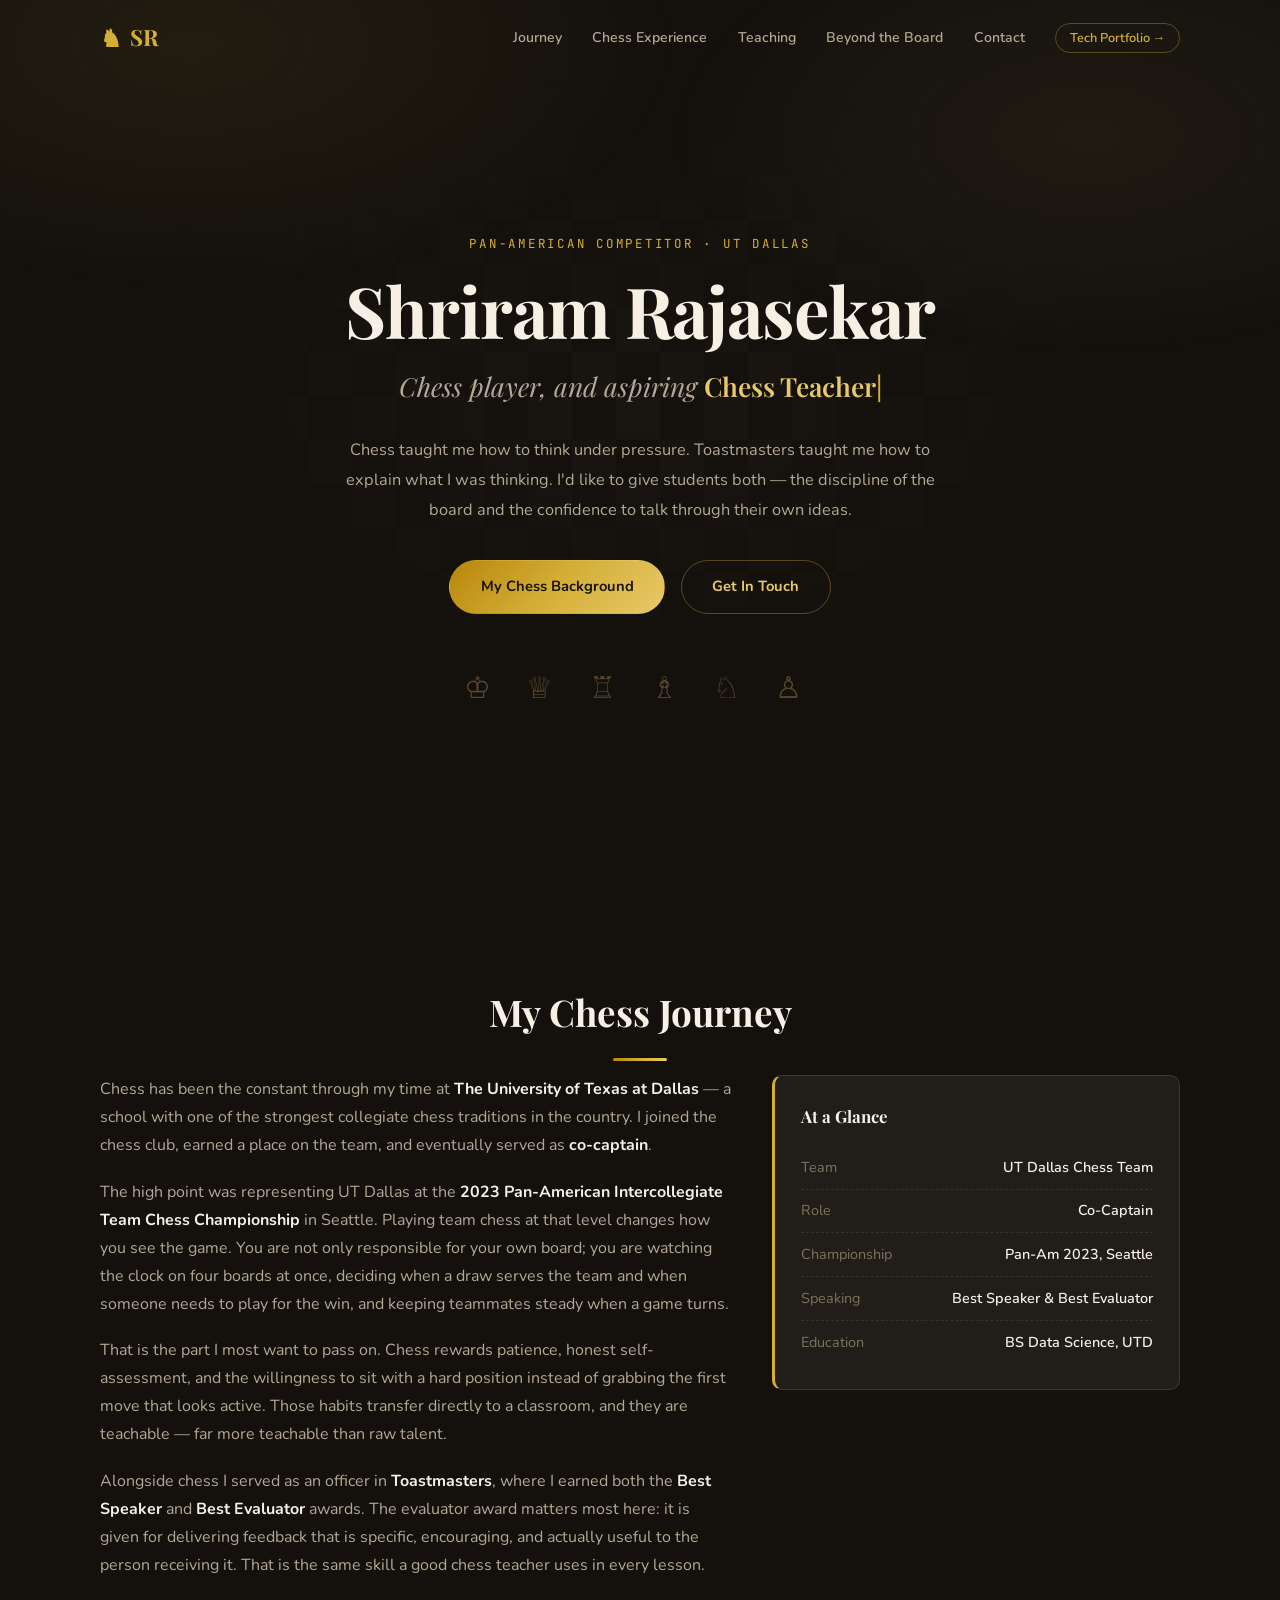
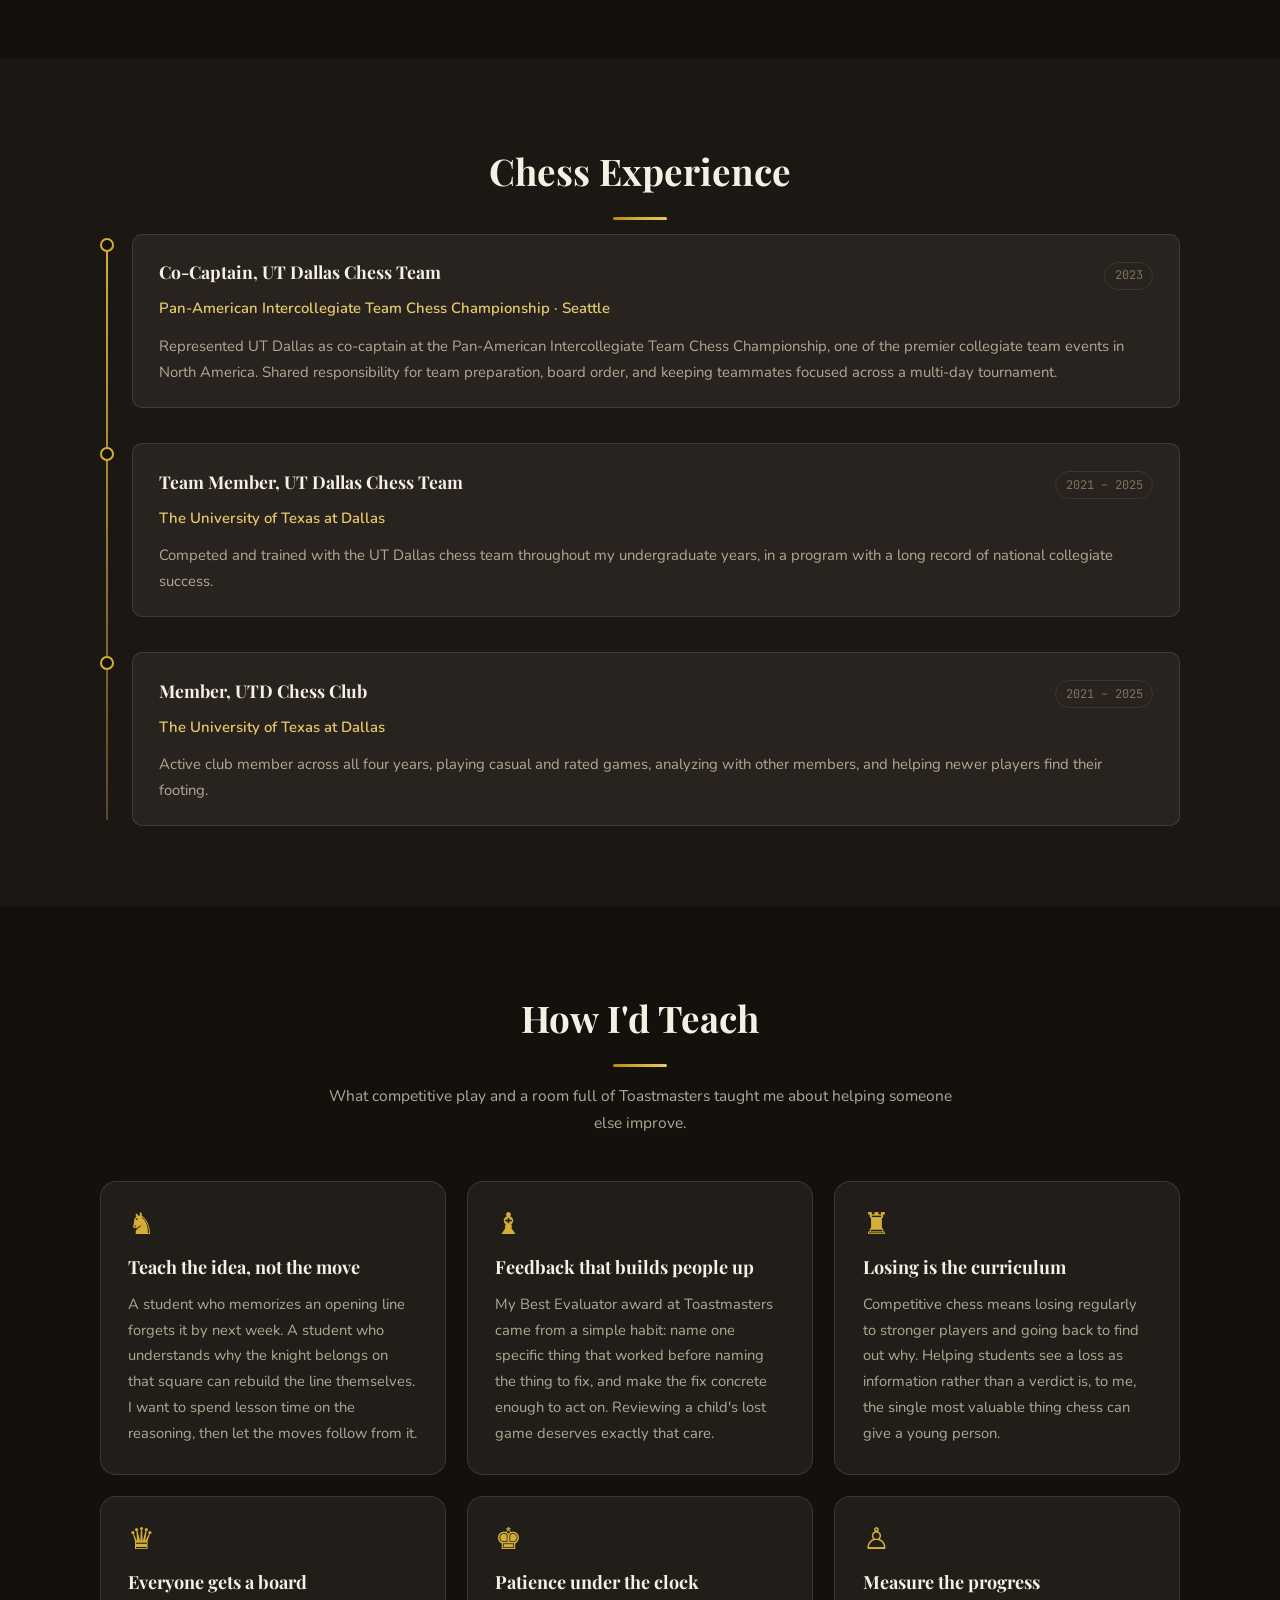
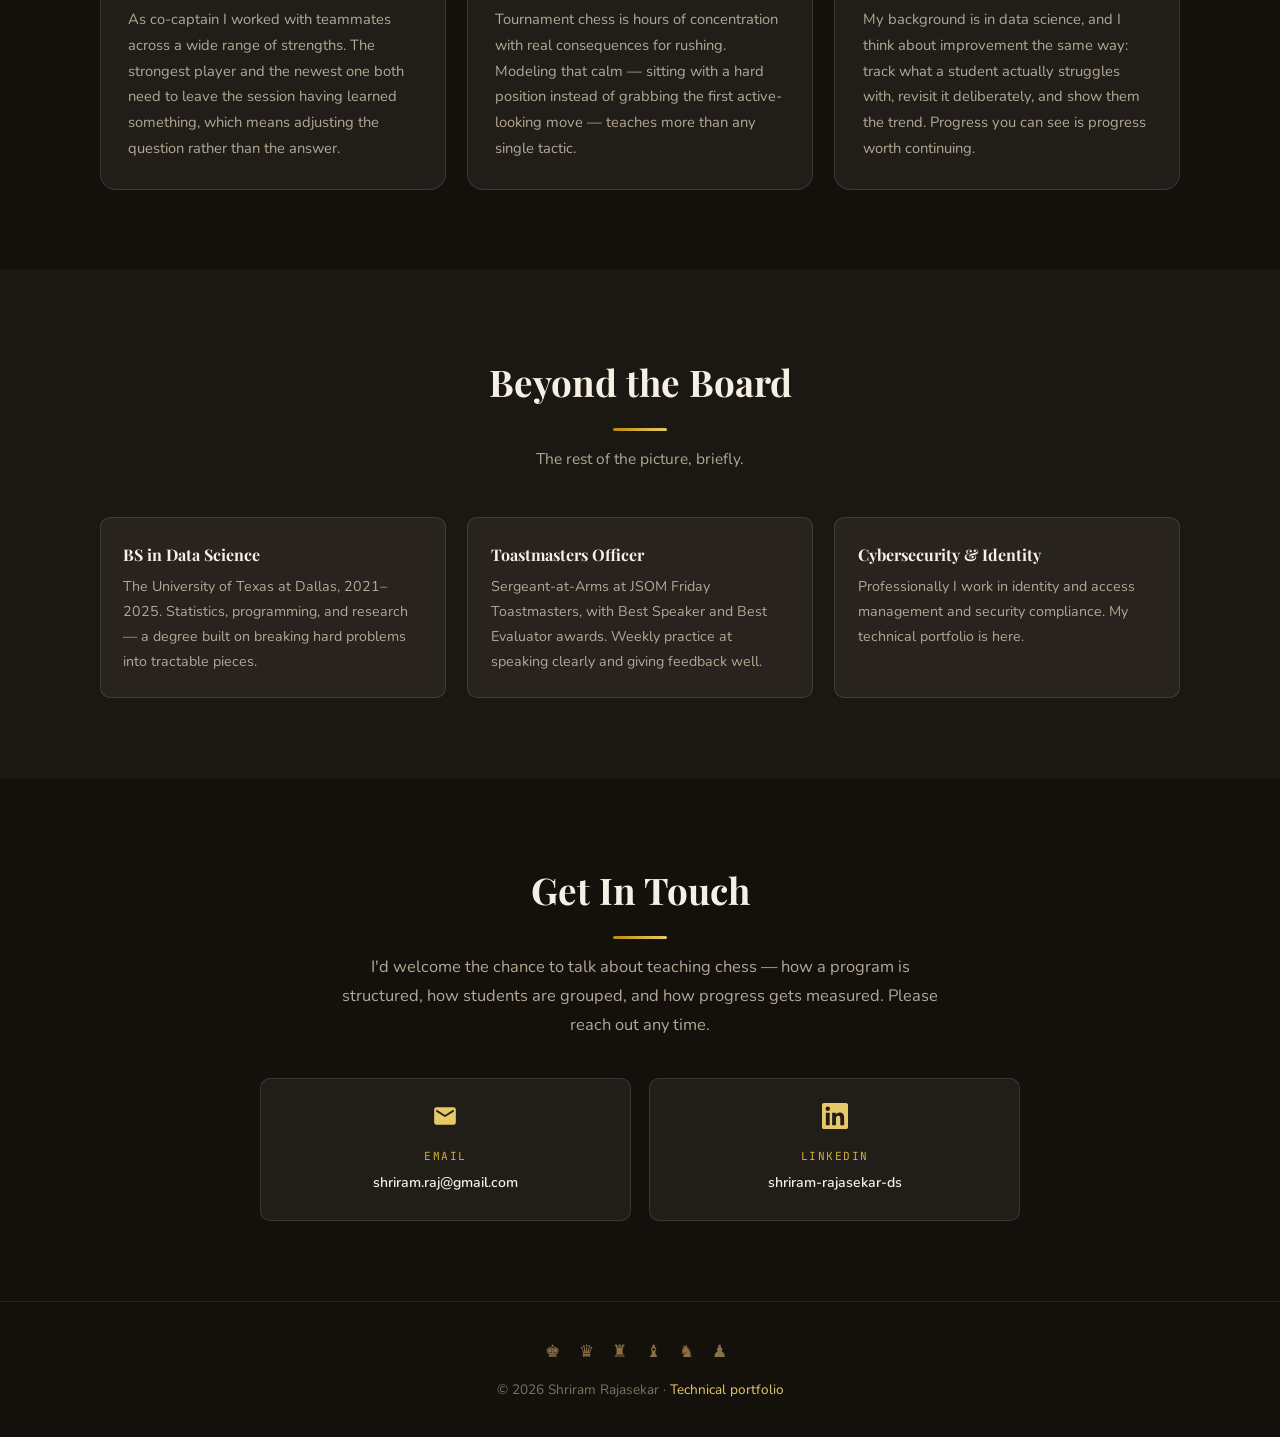
==== chess.html @ aee6bc0b "Add a chess teaching portfolio at chess.html Adds a second, chess-themed page for chess teaching app" ====
<!DOCTYPE html>
<html lang="en">
<head>
  <meta charset="UTF-8">
  <meta name="viewport" content="width=device-width, initial-scale=1.0">
  <title>Shriram Rajasekar | Chess Teacher</title>
  <meta name="description" content="Shriram Rajasekar - competitive chess player and prospective chess teacher. Co-captain of the UT Dallas chess team at the 2023 Pan-American Intercollegiate Championships, and an award-winning Toastmasters speaker.">
  <link rel="stylesheet" href="chess.css">
  <link rel="preconnect" href="https://fonts.googleapis.com">
  <link rel="preconnect" href="https://fonts.gstatic.com" crossorigin>
  <link href="https://fonts.googleapis.com/css2?family=Playfair+Display:ital,wght@0,600;0,700;1,400&family=Nunito:wght@400;600;700;800&family=JetBrains+Mono:wght@400;500&display=swap" rel="stylesheet">
</head>
<body>
  <div class="scroll-progress" id="scroll-progress"></div>

  <!-- Navigation -->
  <nav class="navbar" id="navbar">
    <div class="nav-container">
      <a href="#hero" class="nav-logo"><span class="piece">&#9822;</span> SR</a>
      <button class="nav-toggle" id="nav-toggle" aria-label="Toggle navigation" aria-expanded="false">
        <span></span><span></span><span></span>
      </button>
      <ul class="nav-links" id="nav-links">
        <li><a href="#journey">Journey</a></li>
        <li><a href="#experience">Chess Experience</a></li>
        <li><a href="#teaching">Teaching</a></li>
        <li><a href="#beyond">Beyond the Board</a></li>
        <li><a href="#contact">Contact</a></li>
        <li><a href="index.html" class="nav-switch">Tech Portfolio &rarr;</a></li>
      </ul>
    </div>
  </nav>

  <!-- Hero -->
  <section class="hero" id="hero">
    <div class="hero-content">
      <p class="hero-eyebrow">Pan-American Competitor &middot; UT Dallas</p>
      <h1 class="hero-name">Shriram Rajasekar</h1>
      <h2 class="hero-tagline">Chess player, and aspiring <span class="typed-target" id="typed">Chess Teacher</span></h2>
      <p class="hero-description">Chess taught me how to think under pressure. Toastmasters taught me how to explain what I was thinking. I'd like to give students both &mdash; the discipline of the board and the confidence to talk through their own ideas.</p>
      <div class="hero-cta">
        <a href="#experience" class="btn btn-primary">My Chess Background</a>
        <a href="#contact" class="btn btn-outline">Get In Touch</a>
      </div>
      <div class="hero-pieces" aria-hidden="true">&#9812; &#9813; &#9814; &#9815; &#9816; &#9817;</div>
    </div>
  </section>

  <!-- Journey -->
  <section class="section" id="journey">
    <div class="container">
      <h2 class="section-title">My Chess Journey</h2>
      <div class="journey-grid">
        <div class="journey-text">
          <p>Chess has been the constant through my time at <strong>The University of Texas at Dallas</strong> &mdash; a school with one of the strongest collegiate chess traditions in the country. I joined the chess club, earned a place on the team, and eventually served as <strong>co-captain</strong>.</p>
          <p>The high point was representing UT Dallas at the <strong>2023 Pan-American Intercollegiate Team Chess Championship</strong> in Seattle. Playing team chess at that level changes how you see the game. You are not only responsible for your own board; you are watching the clock on four boards at once, deciding when a draw serves the team and when someone needs to play for the win, and keeping teammates steady when a game turns.</p>
          <p>That is the part I most want to pass on. Chess rewards patience, honest self-assessment, and the willingness to sit with a hard position instead of grabbing the first move that looks active. Those habits transfer directly to a classroom, and they are teachable &mdash; far more teachable than raw talent.</p>
          <p>Alongside chess I served as an officer in <strong>Toastmasters</strong>, where I earned both the <strong>Best Speaker</strong> and <strong>Best Evaluator</strong> awards. The evaluator award matters most here: it is given for delivering feedback that is specific, encouraging, and actually useful to the person receiving it. That is the same skill a good chess teacher uses in every lesson.</p>
        </div>
        <aside class="journey-aside">
          <h3>At a Glance</h3>
          <ul class="aside-list">
            <li><span class="aside-label">Team</span><span class="aside-value">UT Dallas Chess Team</span></li>
            <li><span class="aside-label">Role</span><span class="aside-value">Co-Captain</span></li>
            <li><span class="aside-label">Championship</span><span class="aside-value">Pan-Am 2023, Seattle</span></li>
            <li><span class="aside-label">Speaking</span><span class="aside-value">Best Speaker &amp; Best Evaluator</span></li>
            <li><span class="aside-label">Education</span><span class="aside-value">BS Data Science, UTD</span></li>
          </ul>
        </aside>
      </div>
    </div>
  </section>

  <!-- Chess Experience -->
  <section class="section section-alt" id="experience">
    <div class="container">
      <h2 class="section-title">Chess Experience</h2>
      <div class="timeline">

        <div class="timeline-item">
          <div class="timeline-marker"></div>
          <div class="timeline-card">
            <div class="timeline-head">
              <h3>Co-Captain, UT Dallas Chess Team</h3>
              <span class="timeline-date">2023</span>
            </div>
            <p class="timeline-org">Pan-American Intercollegiate Team Chess Championship &middot; Seattle</p>
            <p>Represented UT Dallas as co-captain at the Pan-American Intercollegiate Team Chess Championship, one of the premier collegiate team events in North America. Shared responsibility for team preparation, board order, and keeping teammates focused across a multi-day tournament.</p>
          </div>
        </div>

        <div class="timeline-item">
          <div class="timeline-marker"></div>
          <div class="timeline-card">
            <div class="timeline-head">
              <h3>Team Member, UT Dallas Chess Team</h3>
              <span class="timeline-date">2021 &ndash; 2025</span>
            </div>
            <p class="timeline-org">The University of Texas at Dallas</p>
            <p>Competed and trained with the UT Dallas chess team throughout my undergraduate years, in a program with a long record of national collegiate success.</p>
          </div>
        </div>

        <div class="timeline-item">
          <div class="timeline-marker"></div>
          <div class="timeline-card">
            <div class="timeline-head">
              <h3>Member, UTD Chess Club</h3>
              <span class="timeline-date">2021 &ndash; 2025</span>
            </div>
            <p class="timeline-org">The University of Texas at Dallas</p>
            <p>Active club member across all four years, playing casual and rated games, analyzing with other members, and helping newer players find their footing.</p>
          </div>
        </div>

      </div>
    </div>
  </section>

  <!-- Teaching -->
  <section class="section" id="teaching">
    <div class="container">
      <h2 class="section-title">How I'd Teach</h2>
      <p class="section-intro">What competitive play and a room full of Toastmasters taught me about helping someone else improve.</p>
      <div class="teach-grid">

        <div class="teach-card">
          <span class="teach-piece" aria-hidden="true">&#9822;</span>
          <h3>Teach the idea, not the move</h3>
          <p>A student who memorizes an opening line forgets it by next week. A student who understands why the knight belongs on that square can rebuild the line themselves. I want to spend lesson time on the reasoning, then let the moves follow from it.</p>
        </div>

        <div class="teach-card">
          <span class="teach-piece" aria-hidden="true">&#9821;</span>
          <h3>Feedback that builds people up</h3>
          <p>My Best Evaluator award at Toastmasters came from a simple habit: name one specific thing that worked before naming the thing to fix, and make the fix concrete enough to act on. Reviewing a child's lost game deserves exactly that care.</p>
        </div>

        <div class="teach-card">
          <span class="teach-piece" aria-hidden="true">&#9820;</span>
          <h3>Losing is the curriculum</h3>
          <p>Competitive chess means losing regularly to stronger players and going back to find out why. Helping students see a loss as information rather than a verdict is, to me, the single most valuable thing chess can give a young person.</p>
        </div>

        <div class="teach-card">
          <span class="teach-piece" aria-hidden="true">&#9819;</span>
          <h3>Everyone gets a board</h3>
          <p>As co-captain I worked with teammates across a wide range of strengths. The strongest player and the newest one both need to leave the session having learned something, which means adjusting the question rather than the answer.</p>
        </div>

        <div class="teach-card">
          <span class="teach-piece" aria-hidden="true">&#9818;</span>
          <h3>Patience under the clock</h3>
          <p>Tournament chess is hours of concentration with real consequences for rushing. Modeling that calm &mdash; sitting with a hard position instead of grabbing the first active-looking move &mdash; teaches more than any single tactic.</p>
        </div>

        <div class="teach-card">
          <span class="teach-piece" aria-hidden="true">&#9817;</span>
          <h3>Measure the progress</h3>
          <p>My background is in data science, and I think about improvement the same way: track what a student actually struggles with, revisit it deliberately, and show them the trend. Progress you can see is progress worth continuing.</p>
        </div>

      </div>
    </div>
  </section>

  <!-- Beyond the Board -->
  <section class="section section-alt" id="beyond">
    <div class="container">
      <h2 class="section-title">Beyond the Board</h2>
      <p class="section-intro">The rest of the picture, briefly.</p>
      <div class="beyond-grid">

        <div class="beyond-card">
          <h3>BS in Data Science</h3>
          <p>The University of Texas at Dallas, 2021&ndash;2025. Statistics, programming, and research &mdash; a degree built on breaking hard problems into tractable pieces.</p>
        </div>

        <div class="beyond-card">
          <h3>Toastmasters Officer</h3>
          <p>Sergeant-at-Arms at JSOM Friday Toastmasters, with Best Speaker and Best Evaluator awards. Weekly practice at speaking clearly and giving feedback well.</p>
        </div>

        <div class="beyond-card">
          <h3>Cybersecurity &amp; Identity</h3>
          <p>Professionally I work in identity and access management and security compliance. My technical portfolio is <a href="index.html">here</a>.</p>
        </div>

      </div>
    </div>
  </section>

  <!-- Contact -->
  <section class="section" id="contact">
    <div class="container">
      <h2 class="section-title">Get In Touch</h2>
      <p class="contact-text">I'd welcome the chance to talk about teaching chess &mdash; how a program is structured, how students are grouped, and how progress gets measured. Please reach out any time.</p>
      <div class="contact-links">
        <a href="mailto:shriram.raj@gmail.com" class="contact-card">
          <svg viewBox="0 0 24 24" fill="currentColor" width="26" height="26"><path d="M20 4H4c-1.1 0-2 .9-2 2v12c0 1.1.9 2 2 2h16c1.1 0 2-.9 2-2V6c0-1.1-.9-2-2-2zm0 4l-8 5-8-5V6l8 5 8-5v2z"/></svg>
          <span class="contact-label">Email</span>
          <span class="contact-value">shriram.raj@gmail.com</span>
        </a>
        <a href="https://www.linkedin.com/in/shriram-rajasekar-ds/" target="_blank" rel="noopener noreferrer" class="contact-card">
          <svg viewBox="0 0 24 24" fill="currentColor" width="26" height="26"><path d="M20.447 20.452h-3.554v-5.569c0-1.328-.027-3.037-1.852-3.037-1.853 0-2.136 1.445-2.136 2.939v5.667H9.351V9h3.414v1.561h.046c.477-.9 1.637-1.85 3.37-1.85 3.601 0 4.267 2.37 4.267 5.455v6.286zM5.337 7.433a2.062 2.062 0 01-2.063-2.065 2.064 2.064 0 112.063 2.065zm1.782 13.019H3.555V9h3.564v11.452zM22.225 0H1.771C.792 0 0 .774 0 1.729v20.542C0 23.227.792 24 1.771 24h20.451C23.2 24 24 23.227 24 22.271V1.729C24 .774 23.2 0 22.222 0h.003z"/></svg>
          <span class="contact-label">LinkedIn</span>
          <span class="contact-value">shriram-rajasekar-ds</span>
        </a>
      </div>
    </div>
  </section>

  <footer class="footer">
    <span class="footer-pieces" aria-hidden="true">&#9818; &#9819; &#9820; &#9821; &#9822; &#9823;</span>
    <p>&copy; 2026 Shriram Rajasekar &middot; <a href="index.html">Technical portfolio</a></p>
  </footer>

  <script src="chess.js"></script>
</body>
</html>
---- chess.css ----
/* ========================================
   Chess Portfolio — Variables & Reset
   ======================================== */
:root {
  --bg-primary: #14110d;
  --bg-secondary: #1b1712;
  --bg-card: rgba(245, 239, 228, 0.04);
  --bg-glass: rgba(245, 239, 228, 0.06);
  --glass-border: rgba(245, 239, 228, 0.12);
  --ivory: #f5efe4;
  --gold: #d4af37;
  --gold-soft: #e8c96a;
  --wood: #8b6f47;
  --wood-deep: #5c4630;
  --gradient-gold: linear-gradient(135deg, #b8860b, #d4af37, #e8c96a);
  --text-primary: #f5efe4;
  --text-secondary: #b3a894;
  --text-muted: #7d735f;
  --border: rgba(245, 239, 228, 0.09);
  --border-light: rgba(212, 175, 55, 0.35);
  --font-display: 'Playfair Display', Georgia, 'Times New Roman', serif;
  --font-sans: 'Nunito', -apple-system, BlinkMacSystemFont, 'Segoe UI', sans-serif;
  --font-mono: 'JetBrains Mono', 'Fira Code', monospace;
  --max-width: 1080px;
  --transition: 0.35s cubic-bezier(0.4, 0, 0.2, 1);
  --radius: 16px;
  --radius-sm: 10px;
  --radius-pill: 50px;
}

*, *::before, *::after {
  margin: 0;
  padding: 0;
  box-sizing: border-box;
}

html {
  scroll-behavior: smooth;
  scroll-padding-top: 80px;
}

body {
  font-family: var(--font-sans);
  background-color: var(--bg-primary);
  color: var(--text-secondary);
  line-height: 1.75;
  -webkit-font-smoothing: antialiased;
  overflow-x: hidden;
}

a { color: inherit; text-decoration: none; }
ul { list-style: none; }

/* Warm ambient wash */
body::before {
  content: '';
  position: fixed;
  inset: 0;
  background:
    radial-gradient(ellipse 70% 50% at 15% 5%, rgba(212, 175, 55, 0.08) 0%, transparent 55%),
    radial-gradient(ellipse 60% 45% at 85% 15%, rgba(139, 111, 71, 0.10) 0%, transparent 55%);
  pointer-events: none;
  z-index: 0;
}

/* ========================================
   Scroll progress
   ======================================== */
.scroll-progress {
  position: fixed;
  top: 0;
  left: 0;
  height: 3px;
  width: 0;
  background: var(--gradient-gold);
  z-index: 200;
  transition: width 0.1s linear;
}

/* ========================================
   Navbar
   ======================================== */
.navbar {
  position: fixed;
  top: 0;
  left: 0;
  right: 0;
  z-index: 100;
  padding: 1.1rem 2rem;
  transition: all var(--transition);
  border-bottom: 1px solid transparent;
}

.navbar.scrolled {
  background: rgba(20, 17, 13, 0.9);
  backdrop-filter: blur(14px);
  -webkit-backdrop-filter: blur(14px);
  border-bottom-color: var(--border);
}

.nav-container {
  max-width: var(--max-width);
  margin: 0 auto;
  display: flex;
  align-items: center;
  justify-content: space-between;
}

.nav-logo {
  font-family: var(--font-display);
  font-size: 1.4rem;
  font-weight: 700;
  color: var(--gold);
  display: flex;
  align-items: center;
  gap: 0.5rem;
}

.nav-logo .piece {
  font-size: 1.5rem;
  line-height: 1;
}

.nav-links {
  display: flex;
  gap: 1.9rem;
  align-items: center;
}

.nav-links a {
  color: var(--text-secondary);
  font-size: 0.88rem;
  font-weight: 600;
  transition: color var(--transition);
  position: relative;
}

.nav-links a::after {
  content: '';
  position: absolute;
  bottom: -5px;
  left: 0;
  width: 0;
  height: 2px;
  background: var(--gradient-gold);
  transition: width var(--transition);
}

.nav-links a:hover,
.nav-links a.active { color: var(--gold-soft); }
.nav-links a:hover::after,
.nav-links a.active::after { width: 100%; }

.nav-links a.nav-switch {
  border: 1px solid var(--border-light);
  border-radius: var(--radius-pill);
  padding: 0.32rem 0.85rem;
  font-size: 0.8rem;
  color: var(--gold);
}

.nav-links a.nav-switch::after { display: none; }
.nav-links a.nav-switch:hover {
  background: rgba(212, 175, 55, 0.12);
}

.nav-toggle {
  display: none;
  flex-direction: column;
  gap: 5px;
  background: none;
  border: none;
  cursor: pointer;
  padding: 4px;
}

.nav-toggle span {
  display: block;
  width: 24px;
  height: 2px;
  background: var(--gold);
  transition: all var(--transition);
}

/* ========================================
   Hero
   ======================================== */
.hero {
  min-height: 100vh;
  display: flex;
  flex-direction: column;
  align-items: center;
  justify-content: center;
  text-align: center;
  padding: 7rem 2rem 4rem;
  position: relative;
  z-index: 1;
}

/* Checkerboard band behind the hero */
.hero::before {
  content: '';
  position: absolute;
  inset: 0;
  background-image:
    linear-gradient(45deg, rgba(245, 239, 228, 0.022) 25%, transparent 25%, transparent 75%, rgba(245, 239, 228, 0.022) 75%),
    linear-gradient(45deg, rgba(245, 239, 228, 0.022) 25%, transparent 25%, transparent 75%, rgba(245, 239, 228, 0.022) 75%);
  background-size: 88px 88px;
  background-position: 0 0, 44px 44px;
  mask-image: radial-gradient(ellipse 65% 55% at 50% 45%, #000 0%, transparent 72%);
  -webkit-mask-image: radial-gradient(ellipse 65% 55% at 50% 45%, #000 0%, transparent 72%);
  pointer-events: none;
}

.hero-content { position: relative; z-index: 2; max-width: 760px; }

.hero-eyebrow {
  font-family: var(--font-mono);
  font-size: 0.78rem;
  letter-spacing: 0.22em;
  text-transform: uppercase;
  color: var(--gold);
  margin-bottom: 1.1rem;
}

.hero-name {
  font-family: var(--font-display);
  font-size: clamp(2.6rem, 7vw, 4.4rem);
  font-weight: 700;
  color: var(--ivory);
  line-height: 1.08;
  letter-spacing: -0.015em;
  margin-bottom: 0.9rem;
}

.hero-tagline {
  font-family: var(--font-display);
  font-size: clamp(1.15rem, 3vw, 1.65rem);
  font-weight: 400;
  font-style: italic;
  color: var(--text-secondary);
  margin-bottom: 1.6rem;
}

.hero-tagline .typed-target {
  color: var(--gold-soft);
  font-style: normal;
  font-weight: 600;
  display: inline-block;
  min-width: 7ch;
  text-align: left;
}

.hero-tagline .typed-target::after {
  content: '|';
  color: var(--gold);
  animation: blink 1.05s step-end infinite;
}

@keyframes blink { 0%, 100% { opacity: 1; } 50% { opacity: 0; } }

.hero-description {
  font-size: 1.02rem;
  line-height: 1.85;
  max-width: 620px;
  margin: 0 auto 2.2rem;
}

.hero-cta {
  display: flex;
  gap: 1rem;
  justify-content: center;
  flex-wrap: wrap;
}

.btn {
  padding: 0.8rem 1.9rem;
  border-radius: var(--radius-pill);
  font-weight: 700;
  font-size: 0.92rem;
  transition: all var(--transition);
  border: 1px solid transparent;
  cursor: pointer;
}

.btn-primary {
  background: var(--gradient-gold);
  color: #1a1509;
}

.btn-primary:hover {
  transform: translateY(-2px);
  box-shadow: 0 10px 30px rgba(212, 175, 55, 0.28);
}

.btn-outline {
  border-color: var(--border-light);
  color: var(--gold-soft);
}

.btn-outline:hover {
  background: rgba(212, 175, 55, 0.1);
  transform: translateY(-2px);
}

/* Decorative piece strip */
.hero-pieces {
  margin-top: 3rem;
  font-size: 1.9rem;
  letter-spacing: 0.85rem;
  color: var(--wood);
  opacity: 0.55;
  user-select: none;
}

/* ========================================
   Sections
   ======================================== */
.section {
  padding: 5rem 2rem;
  position: relative;
  z-index: 1;
}

.section-alt { background: var(--bg-secondary); }

.container { max-width: var(--max-width); margin: 0 auto; }

.section-title {
  font-family: var(--font-display);
  font-size: clamp(1.75rem, 4vw, 2.3rem);
  font-weight: 700;
  color: var(--ivory);
  text-align: center;
  margin-bottom: 0.9rem;
}

.section-title::after {
  content: '';
  display: block;
  width: 54px;
  height: 3px;
  background: var(--gradient-gold);
  margin: 0.85rem auto 0;
  border-radius: 3px;
}

.section-intro {
  text-align: center;
  max-width: 640px;
  margin: 0 auto 2.8rem;
  font-size: 0.97rem;
  color: var(--text-secondary);
}

/* ========================================
   Journey (prose + pull quote)
   ======================================== */
.journey-grid {
  display: grid;
  grid-template-columns: 1.55fr 1fr;
  gap: 2.5rem;
  align-items: start;
}

.journey-text p { margin-bottom: 1.15rem; }
.journey-text p:last-child { margin-bottom: 0; }
.journey-text strong { color: var(--ivory); font-weight: 700; }

.journey-aside {
  background: var(--bg-glass);
  border: 1px solid var(--glass-border);
  border-left: 3px solid var(--gold);
  border-radius: var(--radius-sm);
  padding: 1.6rem;
}

.journey-aside h3 {
  font-family: var(--font-display);
  font-size: 1.05rem;
  color: var(--ivory);
  margin-bottom: 0.9rem;
}

.aside-list li {
  font-size: 0.9rem;
  padding: 0.55rem 0;
  border-bottom: 1px dashed var(--border);
  display: flex;
  justify-content: space-between;
  gap: 1rem;
}

.aside-list li:last-child { border-bottom: none; }
.aside-list .aside-label { color: var(--text-muted); }
.aside-list .aside-value { color: var(--ivory); font-weight: 600; text-align: right; }

/* ========================================
   Timeline
   ======================================== */
.timeline { position: relative; padding-left: 2rem; }

.timeline::before {
  content: '';
  position: absolute;
  left: 6px;
  top: 6px;
  bottom: 6px;
  width: 2px;
  background: linear-gradient(180deg, var(--gold), var(--wood-deep));
}

.timeline-item { position: relative; padding-bottom: 2.2rem; }
.timeline-item:last-child { padding-bottom: 0; }

.timeline-marker {
  position: absolute;
  left: -2rem;
  top: 4px;
  width: 14px;
  height: 14px;
  border-radius: 50%;
  background: var(--bg-primary);
  border: 2px solid var(--gold);
}

.timeline-card {
  background: var(--bg-glass);
  border: 1px solid var(--glass-border);
  border-radius: var(--radius-sm);
  padding: 1.4rem 1.6rem;
  transition: all var(--transition);
}

.timeline-card:hover {
  border-color: var(--border-light);
  transform: translateX(3px);
}

.timeline-head {
  display: flex;
  justify-content: space-between;
  align-items: baseline;
  gap: 1rem;
  flex-wrap: wrap;
  margin-bottom: 0.35rem;
}

.timeline-card h3 {
  font-family: var(--font-display);
  font-size: 1.1rem;
  color: var(--ivory);
}

.timeline-org {
  color: var(--gold-soft);
  font-size: 0.87rem;
  font-weight: 600;
  margin-bottom: 0.7rem;
}

.timeline-date {
  font-family: var(--font-mono);
  font-size: 0.75rem;
  color: var(--text-muted);
  border: 1px solid var(--border);
  border-radius: var(--radius-pill);
  padding: 0.15rem 0.6rem;
  white-space: nowrap;
}

.timeline-card p { font-size: 0.93rem; }

/* ========================================
   Teaching cards
   ======================================== */
.teach-grid {
  display: grid;
  grid-template-columns: repeat(auto-fill, minmax(300px, 1fr));
  gap: 1.35rem;
}

.teach-card {
  background: var(--bg-glass);
  border: 1px solid var(--glass-border);
  border-radius: var(--radius);
  padding: 1.7rem;
  transition: all var(--transition);
  position: relative;
  overflow: hidden;
}

.teach-card:hover {
  border-color: var(--border-light);
  transform: translateY(-4px);
  box-shadow: 0 12px 34px rgba(0, 0, 0, 0.32);
}

.teach-piece {
  font-size: 1.9rem;
  color: var(--gold);
  line-height: 1;
  display: block;
  margin-bottom: 0.7rem;
}

.teach-card h3 {
  font-family: var(--font-display);
  font-size: 1.13rem;
  color: var(--ivory);
  margin-bottom: 0.6rem;
}

.teach-card p { font-size: 0.92rem; }

/* ========================================
   Beyond the board
   ======================================== */
.beyond-grid {
  display: grid;
  grid-template-columns: repeat(auto-fit, minmax(240px, 1fr));
  gap: 1.35rem;
}

.beyond-card {
  background: var(--bg-glass);
  border: 1px solid var(--glass-border);
  border-radius: var(--radius-sm);
  padding: 1.4rem;
}

.beyond-card h3 {
  font-family: var(--font-display);
  font-size: 1rem;
  color: var(--ivory);
  margin-bottom: 0.4rem;
}

.beyond-card p { font-size: 0.89rem; }

/* ========================================
   Contact
   ======================================== */
.contact-text {
  text-align: center;
  max-width: 610px;
  margin: 0 auto 2.4rem;
  font-size: 1.03rem;
}

.contact-links {
  display: grid;
  grid-template-columns: repeat(auto-fit, minmax(215px, 1fr));
  gap: 1.15rem;
  max-width: 760px;
  margin: 0 auto;
}

.contact-card {
  background: var(--bg-glass);
  border: 1px solid var(--glass-border);
  border-radius: var(--radius-sm);
  padding: 1.5rem 1.2rem;
  text-align: center;
  transition: all var(--transition);
}

.contact-card:hover {
  border-color: var(--border-light);
  transform: translateY(-3px);
}

.contact-label {
  display: block;
  font-family: var(--font-mono);
  font-size: 0.7rem;
  letter-spacing: 0.13em;
  text-transform: uppercase;
  color: var(--gold);
  margin: 0.55rem 0 0.3rem;
}

.contact-value {
  display: block;
  font-size: 0.88rem;
  color: var(--ivory);
  font-weight: 600;
  word-break: break-word;
}

.contact-card svg { color: var(--gold-soft); }

/* ========================================
   Footer
   ======================================== */
.footer {
  border-top: 1px solid var(--border);
  padding: 2.2rem;
  text-align: center;
  font-size: 0.85rem;
  color: var(--text-muted);
  position: relative;
  z-index: 1;
}

.footer .footer-pieces {
  display: block;
  font-size: 1.05rem;
  color: var(--wood);
  letter-spacing: 0.45rem;
  margin-bottom: 0.7rem;
}

.footer a { color: var(--gold-soft); }
.footer a:hover { text-decoration: underline; }

/* ========================================
   Scroll reveal
   ======================================== */
.fade-in {
  opacity: 0;
  transform: translateY(22px);
  transition: opacity 0.65s ease, transform 0.65s ease;
}

.fade-in.visible { opacity: 1; transform: translateY(0); }

@media (prefers-reduced-motion: reduce) {
  .fade-in { opacity: 1; transform: none; transition: none; }
  html { scroll-behavior: auto; }
  .hero-tagline .typed-target::after { animation: none; }
}

/* ========================================
   Responsive
   ======================================== */
@media (max-width: 860px) {
  .journey-grid { grid-template-columns: 1fr; }
}

@media (max-width: 760px) {
  .nav-toggle { display: flex; }

  .nav-links {
    position: absolute;
    top: 100%;
    left: 0;
    right: 0;
    background: rgba(20, 17, 13, 0.97);
    backdrop-filter: blur(14px);
    -webkit-backdrop-filter: blur(14px);
    flex-direction: column;
    gap: 1.1rem;
    padding: 1.6rem;
    border-bottom: 1px solid var(--border);
    display: none;
  }

  .nav-links.open { display: flex; }

  .section { padding: 3.5rem 1.25rem; }
  .hero { padding: 6rem 1.25rem 3rem; }
  .hero-pieces { letter-spacing: 0.5rem; font-size: 1.5rem; }
  .timeline { padding-left: 1.6rem; }
  .timeline-marker { left: -1.6rem; }
}
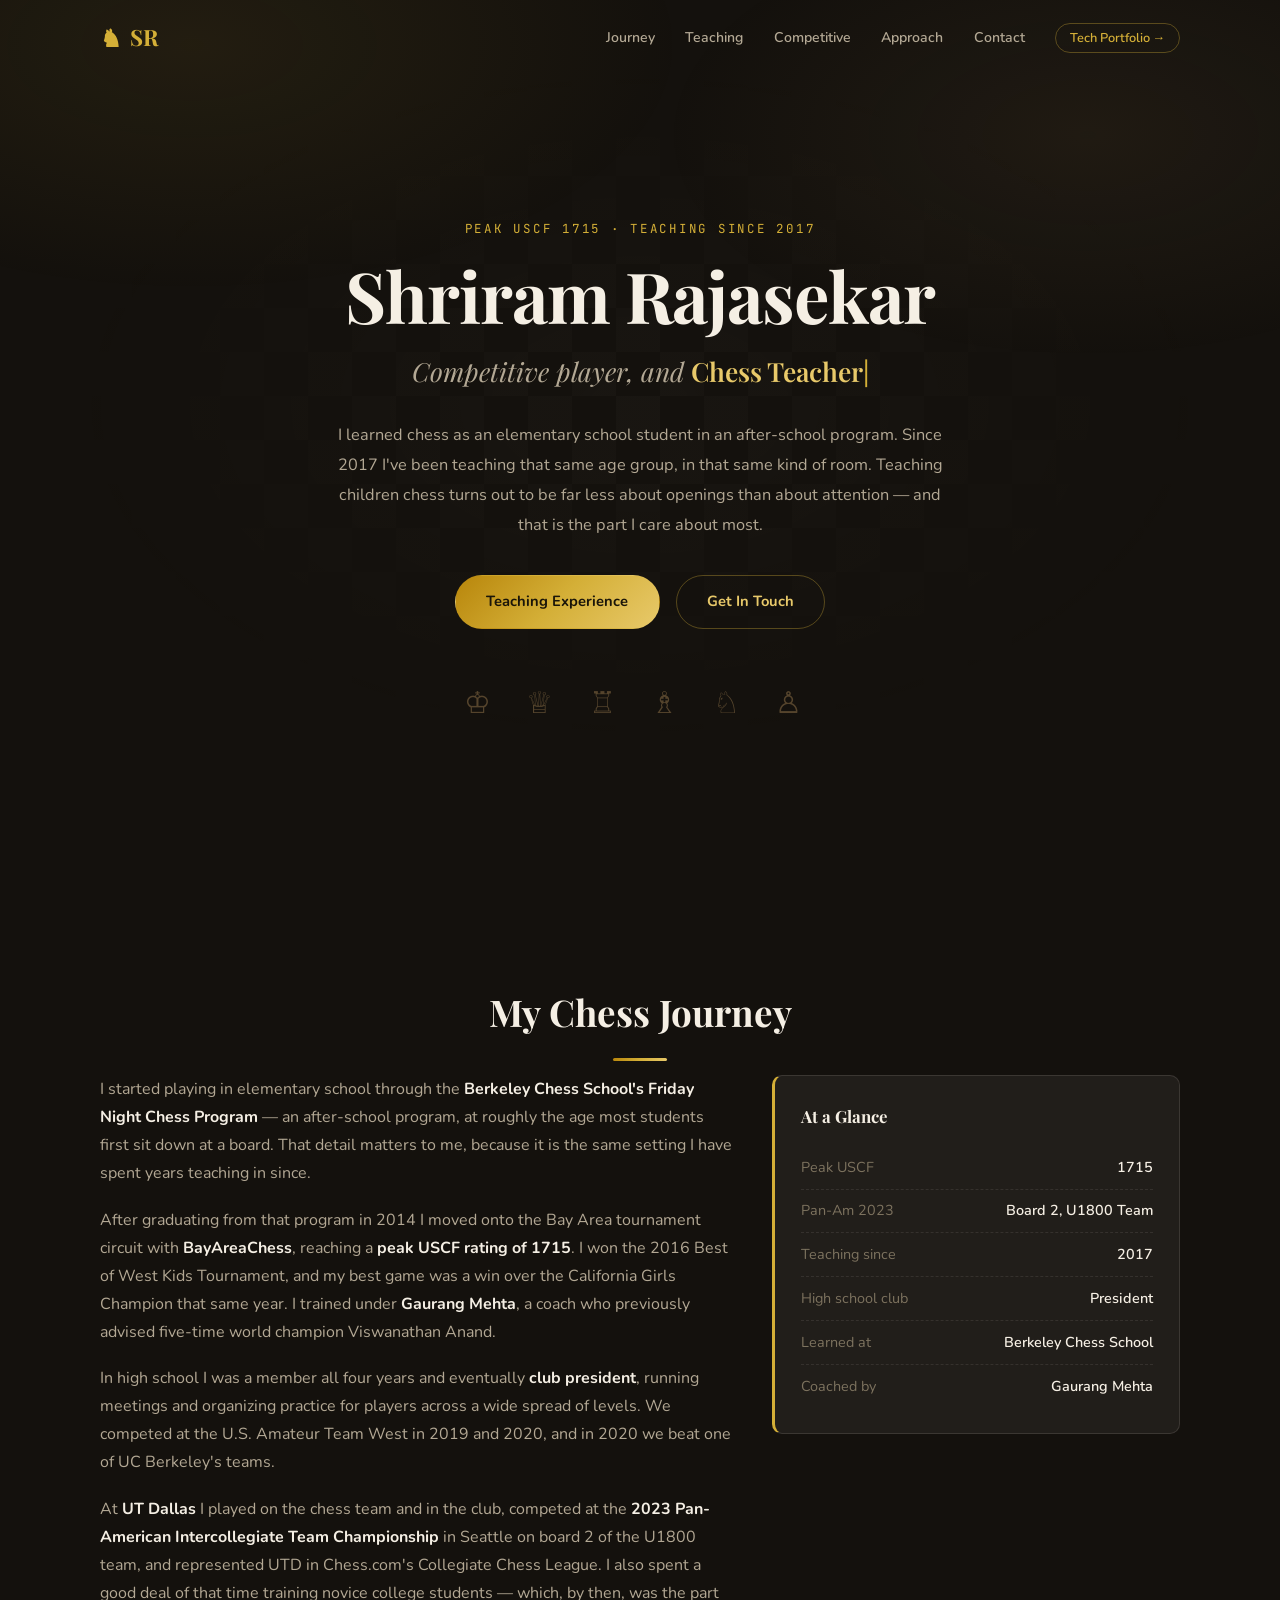
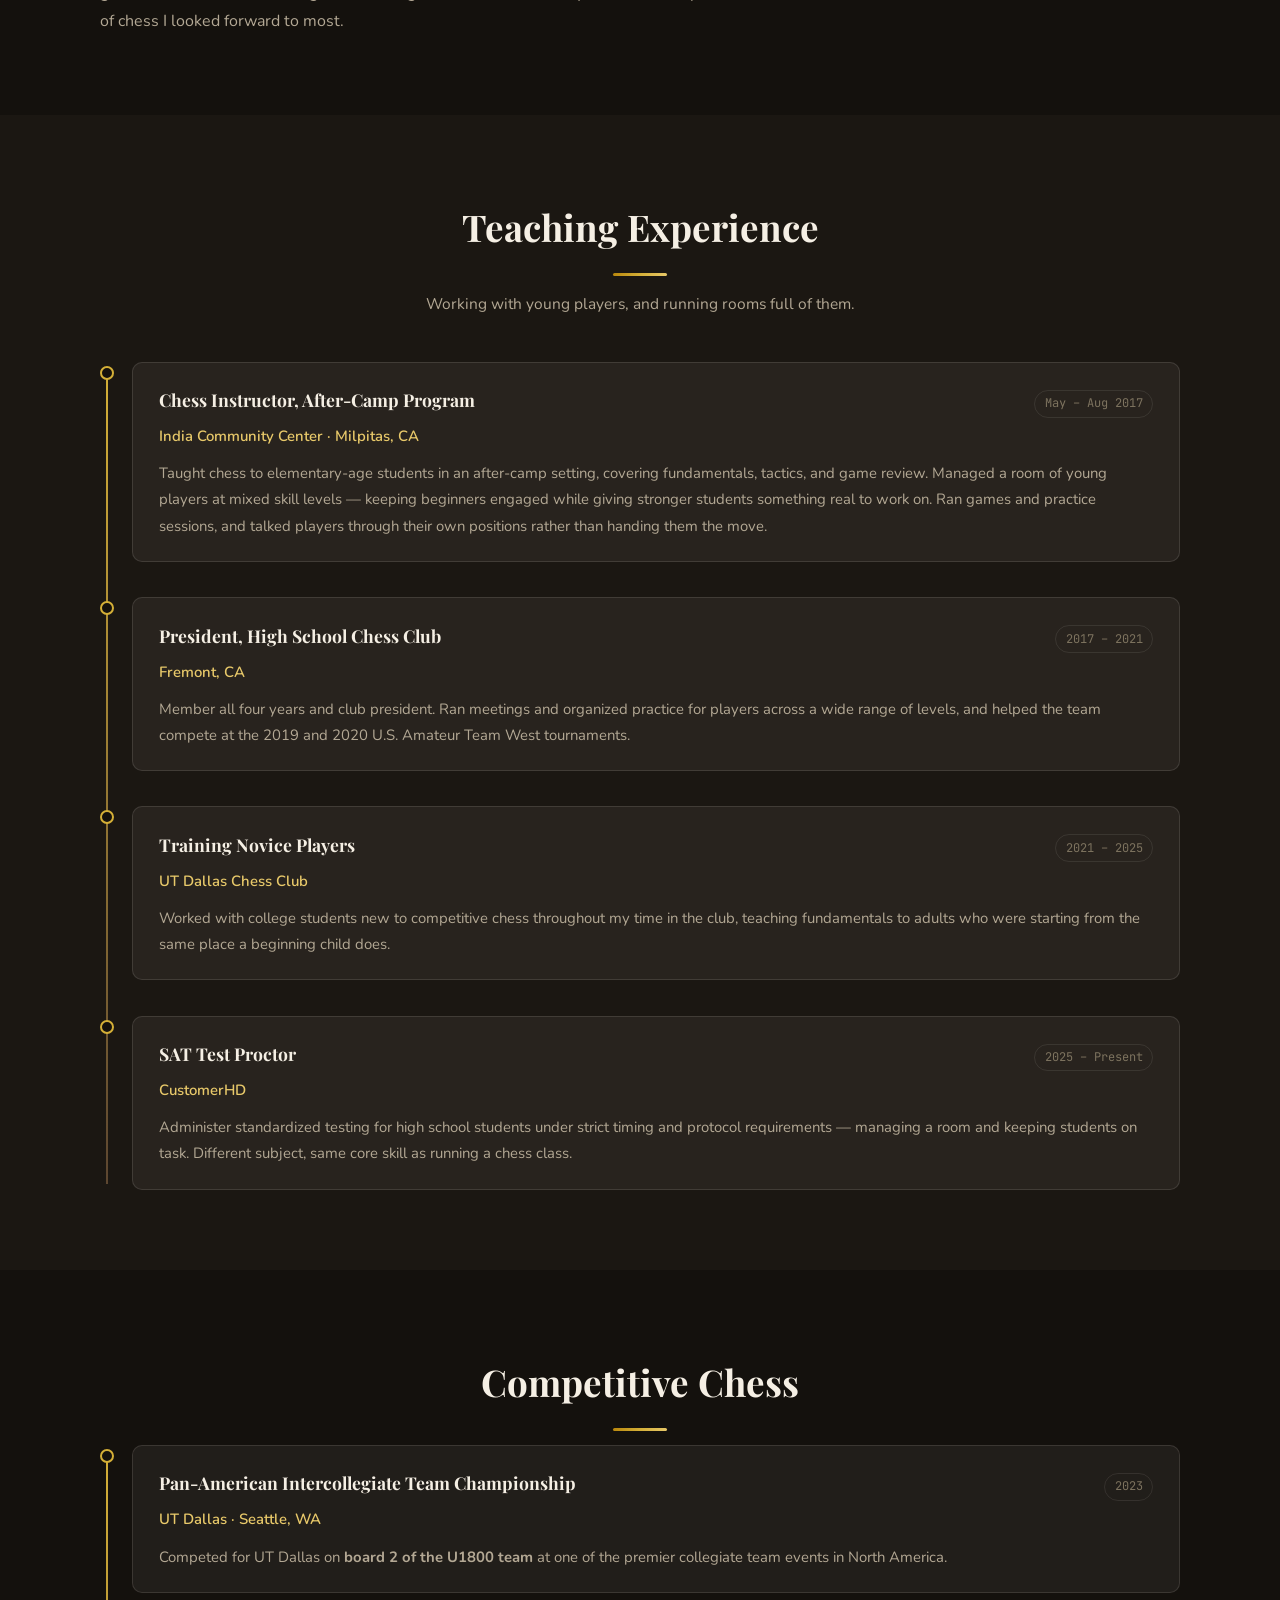
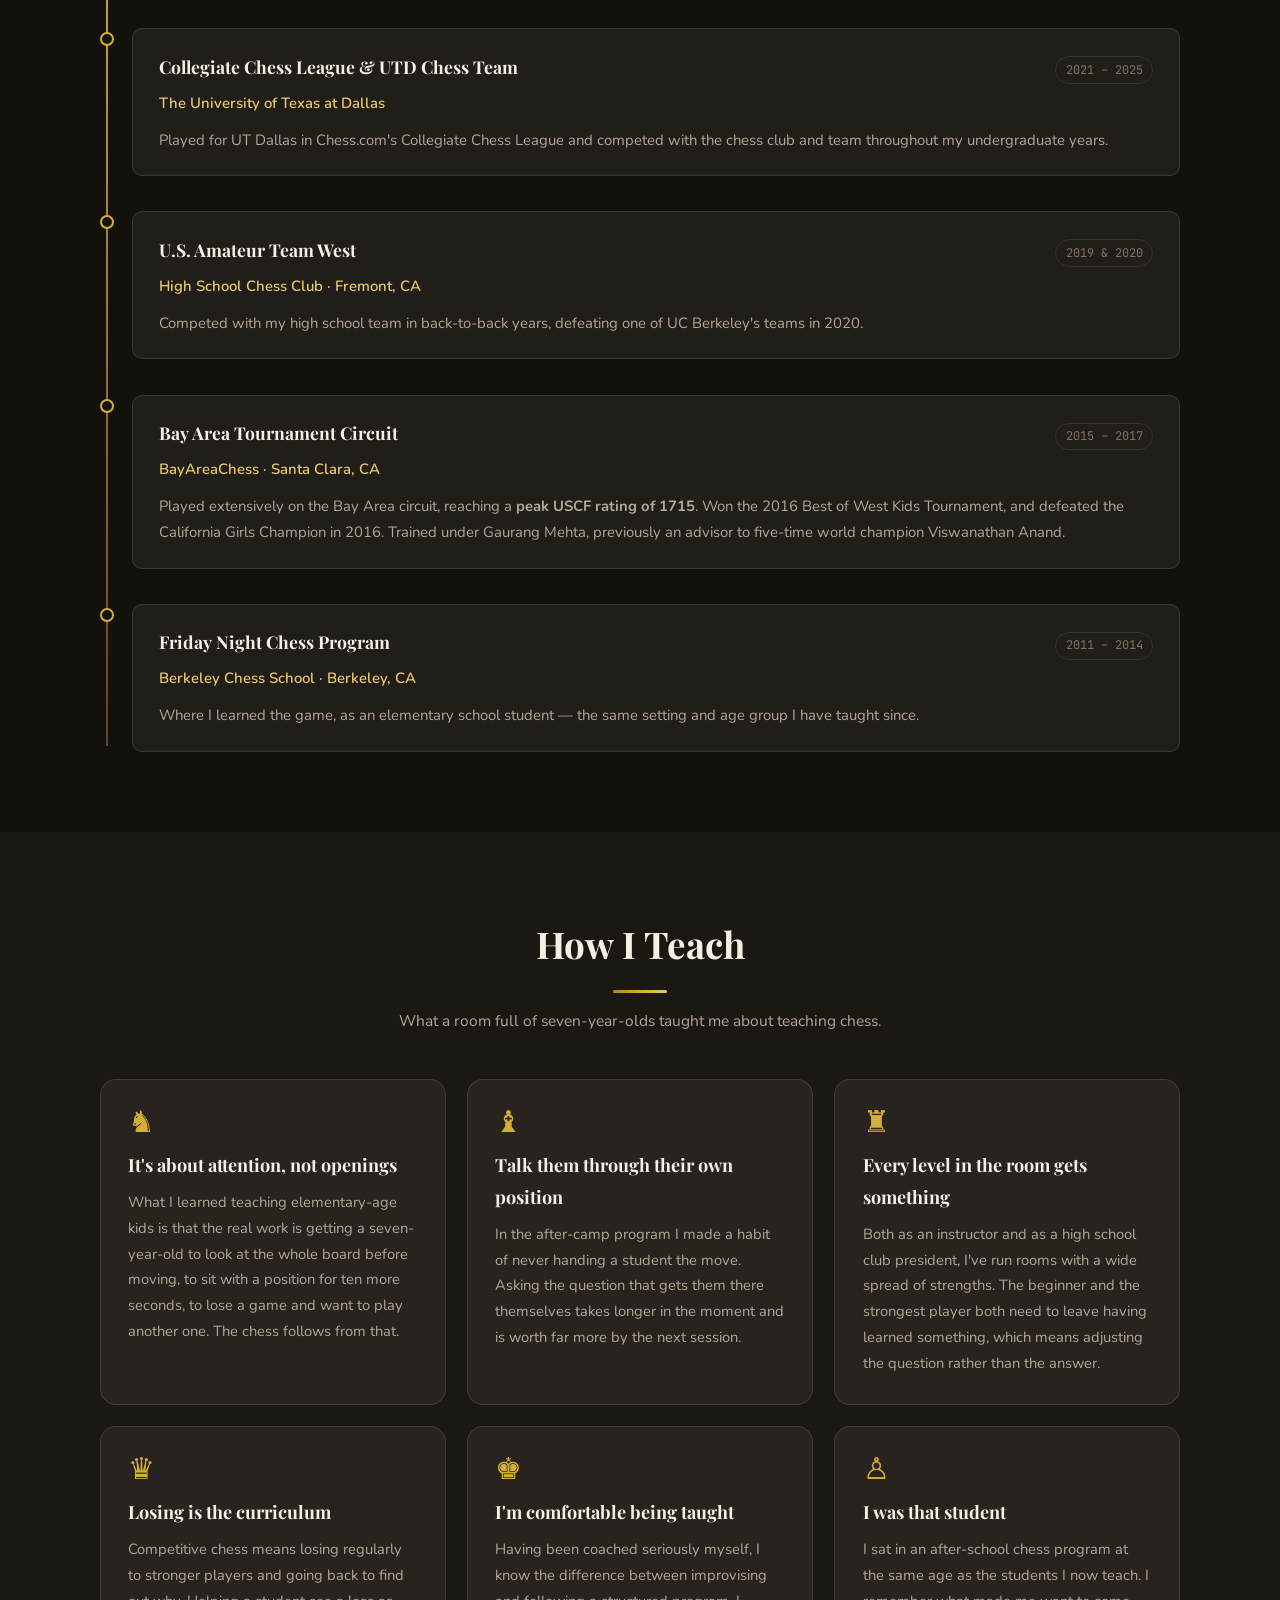
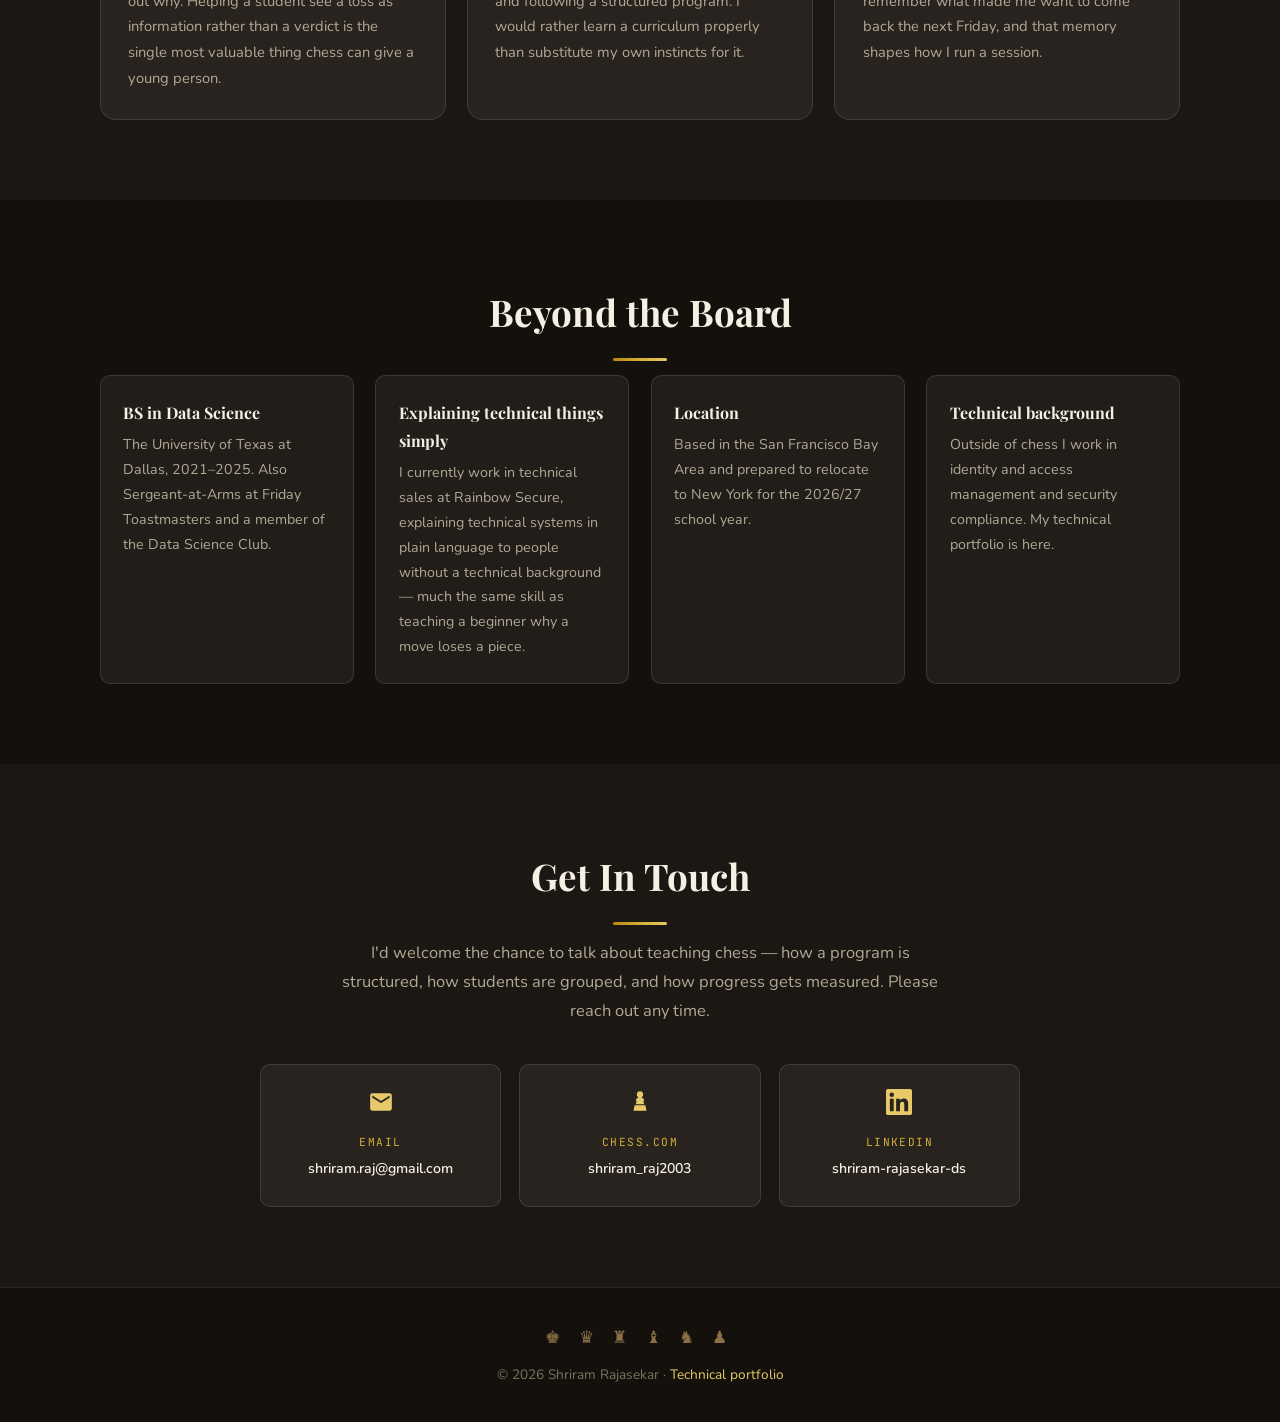
==== commit 02e00ee6: "Rebuild chess portfolio from the chess teaching resume Replaces content assembled from the tech site" ====
--- a/chess.html
+++ b/chess.html
@@ -4,7 +4,7 @@
   <meta charset="UTF-8">
   <meta name="viewport" content="width=device-width, initial-scale=1.0">
   <title>Shriram Rajasekar | Chess Teacher</title>
-  <meta name="description" content="Shriram Rajasekar - competitive chess player and prospective chess teacher. Co-captain of the UT Dallas chess team at the 2023 Pan-American Intercollegiate Championships, and an award-winning Toastmasters speaker.">
+  <meta name="description" content="Shriram Rajasekar - chess teacher and competitive player. Peak USCF 1715, board 2 for UT Dallas at the 2023 Pan-American Intercollegiate Championship, and teaching elementary-age students since 2017.">
   <link rel="stylesheet" href="chess.css">
   <link rel="preconnect" href="https://fonts.googleapis.com">
   <link rel="preconnect" href="https://fonts.gstatic.com" crossorigin>
@@ -22,9 +22,9 @@
       </button>
       <ul class="nav-links" id="nav-links">
         <li><a href="#journey">Journey</a></li>
-        <li><a href="#experience">Chess Experience</a></li>
-        <li><a href="#teaching">Teaching</a></li>
-        <li><a href="#beyond">Beyond the Board</a></li>
+        <li><a href="#teaching-experience">Teaching</a></li>
+        <li><a href="#competitive">Competitive</a></li>
+        <li><a href="#approach">Approach</a></li>
         <li><a href="#contact">Contact</a></li>
         <li><a href="index.html" class="nav-switch">Tech Portfolio &rarr;</a></li>
       </ul>
@@ -34,12 +34,12 @@
   <!-- Hero -->
   <section class="hero" id="hero">
     <div class="hero-content">
-      <p class="hero-eyebrow">Pan-American Competitor &middot; UT Dallas</p>
+      <p class="hero-eyebrow">Peak USCF 1715 &middot; Teaching Since 2017</p>
       <h1 class="hero-name">Shriram Rajasekar</h1>
-      <h2 class="hero-tagline">Chess player, and aspiring <span class="typed-target" id="typed">Chess Teacher</span></h2>
-      <p class="hero-description">Chess taught me how to think under pressure. Toastmasters taught me how to explain what I was thinking. I'd like to give students both &mdash; the discipline of the board and the confidence to talk through their own ideas.</p>
+      <h2 class="hero-tagline">Competitive player, and <span class="typed-target" id="typed">Chess Teacher</span></h2>
+      <p class="hero-description">I learned chess as an elementary school student in an after-school program. Since 2017 I've been teaching that same age group, in that same kind of room. Teaching children chess turns out to be far less about openings than about attention &mdash; and that is the part I care about most.</p>
       <div class="hero-cta">
-        <a href="#experience" class="btn btn-primary">My Chess Background</a>
+        <a href="#teaching-experience" class="btn btn-primary">Teaching Experience</a>
         <a href="#contact" class="btn btn-outline">Get In Touch</a>
       </div>
       <div class="hero-pieces" aria-hidden="true">&#9812; &#9813; &#9814; &#9815; &#9816; &#9817;</div>
@@ -52,112 +52,196 @@
       <h2 class="section-title">My Chess Journey</h2>
       <div class="journey-grid">
         <div class="journey-text">
-          <p>Chess has been the constant through my time at <strong>The University of Texas at Dallas</strong> &mdash; a school with one of the strongest collegiate chess traditions in the country. I joined the chess club, earned a place on the team, and eventually served as <strong>co-captain</strong>.</p>
-          <p>The high point was representing UT Dallas at the <strong>2023 Pan-American Intercollegiate Team Chess Championship</strong> in Seattle. Playing team chess at that level changes how you see the game. You are not only responsible for your own board; you are watching the clock on four boards at once, deciding when a draw serves the team and when someone needs to play for the win, and keeping teammates steady when a game turns.</p>
-          <p>That is the part I most want to pass on. Chess rewards patience, honest self-assessment, and the willingness to sit with a hard position instead of grabbing the first move that looks active. Those habits transfer directly to a classroom, and they are teachable &mdash; far more teachable than raw talent.</p>
-          <p>Alongside chess I served as an officer in <strong>Toastmasters</strong>, where I earned both the <strong>Best Speaker</strong> and <strong>Best Evaluator</strong> awards. The evaluator award matters most here: it is given for delivering feedback that is specific, encouraging, and actually useful to the person receiving it. That is the same skill a good chess teacher uses in every lesson.</p>
+          <p>I started playing in elementary school through the <strong>Berkeley Chess School's Friday Night Chess Program</strong> &mdash; an after-school program, at roughly the age most students first sit down at a board. That detail matters to me, because it is the same setting I have spent years teaching in since.</p>
+          <p>After graduating from that program in 2014 I moved onto the Bay Area tournament circuit with <strong>BayAreaChess</strong>, reaching a <strong>peak USCF rating of 1715</strong>. I won the 2016 Best of West Kids Tournament, and my best game was a win over the California Girls Champion that same year. I trained under <strong>Gaurang Mehta</strong>, a coach who previously advised five-time world champion Viswanathan Anand.</p>
+          <p>In high school I was a member all four years and eventually <strong>club president</strong>, running meetings and organizing practice for players across a wide spread of levels. We competed at the U.S. Amateur Team West in 2019 and 2020, and in 2020 we beat one of UC Berkeley's teams.</p>
+          <p>At <strong>UT Dallas</strong> I played on the chess team and in the club, competed at the <strong>2023 Pan-American Intercollegiate Team Championship</strong> in Seattle on board 2 of the U1800 team, and represented UTD in Chess.com's Collegiate Chess League. I also spent a good deal of that time training novice college students &mdash; which, by then, was the part of chess I looked forward to most.</p>
         </div>
         <aside class="journey-aside">
           <h3>At a Glance</h3>
           <ul class="aside-list">
-            <li><span class="aside-label">Team</span><span class="aside-value">UT Dallas Chess Team</span></li>
-            <li><span class="aside-label">Role</span><span class="aside-value">Co-Captain</span></li>
-            <li><span class="aside-label">Championship</span><span class="aside-value">Pan-Am 2023, Seattle</span></li>
-            <li><span class="aside-label">Speaking</span><span class="aside-value">Best Speaker &amp; Best Evaluator</span></li>
-            <li><span class="aside-label">Education</span><span class="aside-value">BS Data Science, UTD</span></li>
+            <li><span class="aside-label">Peak USCF</span><span class="aside-value">1715</span></li>
+            <li><span class="aside-label">Pan-Am 2023</span><span class="aside-value">Board 2, U1800 Team</span></li>
+            <li><span class="aside-label">Teaching since</span><span class="aside-value">2017</span></li>
+            <li><span class="aside-label">High school club</span><span class="aside-value">President</span></li>
+            <li><span class="aside-label">Learned at</span><span class="aside-value">Berkeley Chess School</span></li>
+            <li><span class="aside-label">Coached by</span><span class="aside-value">Gaurang Mehta</span></li>
           </ul>
         </aside>
       </div>
     </div>
   </section>
 
-  <!-- Chess Experience -->
-  <section class="section section-alt" id="experience">
-    <div class="container">
-      <h2 class="section-title">Chess Experience</h2>
+  <!-- Teaching Experience -->
+  <section class="section section-alt" id="teaching-experience">
+    <div class="container">
+      <h2 class="section-title">Teaching Experience</h2>
+      <p class="section-intro">Working with young players, and running rooms full of them.</p>
       <div class="timeline">
 
         <div class="timeline-item">
           <div class="timeline-marker"></div>
           <div class="timeline-card">
             <div class="timeline-head">
-              <h3>Co-Captain, UT Dallas Chess Team</h3>
+              <h3>Chess Instructor, After-Camp Program</h3>
+              <span class="timeline-date">May &ndash; Aug 2017</span>
+            </div>
+            <p class="timeline-org">India Community Center &middot; Milpitas, CA</p>
+            <p>Taught chess to elementary-age students in an after-camp setting, covering fundamentals, tactics, and game review. Managed a room of young players at mixed skill levels &mdash; keeping beginners engaged while giving stronger students something real to work on. Ran games and practice sessions, and talked players through their own positions rather than handing them the move.</p>
+          </div>
+        </div>
+
+        <div class="timeline-item">
+          <div class="timeline-marker"></div>
+          <div class="timeline-card">
+            <div class="timeline-head">
+              <h3>President, High School Chess Club</h3>
+              <span class="timeline-date">2017 &ndash; 2021</span>
+            </div>
+            <p class="timeline-org">Fremont, CA</p>
+            <p>Member all four years and club president. Ran meetings and organized practice for players across a wide range of levels, and helped the team compete at the 2019 and 2020 U.S. Amateur Team West tournaments.</p>
+          </div>
+        </div>
+
+        <div class="timeline-item">
+          <div class="timeline-marker"></div>
+          <div class="timeline-card">
+            <div class="timeline-head">
+              <h3>Training Novice Players</h3>
+              <span class="timeline-date">2021 &ndash; 2025</span>
+            </div>
+            <p class="timeline-org">UT Dallas Chess Club</p>
+            <p>Worked with college students new to competitive chess throughout my time in the club, teaching fundamentals to adults who were starting from the same place a beginning child does.</p>
+          </div>
+        </div>
+
+        <div class="timeline-item">
+          <div class="timeline-marker"></div>
+          <div class="timeline-card">
+            <div class="timeline-head">
+              <h3>SAT Test Proctor</h3>
+              <span class="timeline-date">2025 &ndash; Present</span>
+            </div>
+            <p class="timeline-org">CustomerHD</p>
+            <p>Administer standardized testing for high school students under strict timing and protocol requirements &mdash; managing a room and keeping students on task. Different subject, same core skill as running a chess class.</p>
+          </div>
+        </div>
+
+      </div>
+    </div>
+  </section>
+
+  <!-- Competitive -->
+  <section class="section" id="competitive">
+    <div class="container">
+      <h2 class="section-title">Competitive Chess</h2>
+      <div class="timeline">
+
+        <div class="timeline-item">
+          <div class="timeline-marker"></div>
+          <div class="timeline-card">
+            <div class="timeline-head">
+              <h3>Pan-American Intercollegiate Team Championship</h3>
               <span class="timeline-date">2023</span>
             </div>
-            <p class="timeline-org">Pan-American Intercollegiate Team Chess Championship &middot; Seattle</p>
-            <p>Represented UT Dallas as co-captain at the Pan-American Intercollegiate Team Chess Championship, one of the premier collegiate team events in North America. Shared responsibility for team preparation, board order, and keeping teammates focused across a multi-day tournament.</p>
-          </div>
-        </div>
-
-        <div class="timeline-item">
-          <div class="timeline-marker"></div>
-          <div class="timeline-card">
-            <div class="timeline-head">
-              <h3>Team Member, UT Dallas Chess Team</h3>
+            <p class="timeline-org">UT Dallas &middot; Seattle, WA</p>
+            <p>Competed for UT Dallas on <strong>board 2 of the U1800 team</strong> at one of the premier collegiate team events in North America.</p>
+          </div>
+        </div>
+
+        <div class="timeline-item">
+          <div class="timeline-marker"></div>
+          <div class="timeline-card">
+            <div class="timeline-head">
+              <h3>Collegiate Chess League &amp; UTD Chess Team</h3>
               <span class="timeline-date">2021 &ndash; 2025</span>
             </div>
             <p class="timeline-org">The University of Texas at Dallas</p>
-            <p>Competed and trained with the UT Dallas chess team throughout my undergraduate years, in a program with a long record of national collegiate success.</p>
-          </div>
-        </div>
-
-        <div class="timeline-item">
-          <div class="timeline-marker"></div>
-          <div class="timeline-card">
-            <div class="timeline-head">
-              <h3>Member, UTD Chess Club</h3>
-              <span class="timeline-date">2021 &ndash; 2025</span>
-            </div>
-            <p class="timeline-org">The University of Texas at Dallas</p>
-            <p>Active club member across all four years, playing casual and rated games, analyzing with other members, and helping newer players find their footing.</p>
-          </div>
-        </div>
-
-      </div>
-    </div>
-  </section>
-
-  <!-- Teaching -->
-  <section class="section" id="teaching">
-    <div class="container">
-      <h2 class="section-title">How I'd Teach</h2>
-      <p class="section-intro">What competitive play and a room full of Toastmasters taught me about helping someone else improve.</p>
+            <p>Played for UT Dallas in Chess.com's Collegiate Chess League and competed with the chess club and team throughout my undergraduate years.</p>
+          </div>
+        </div>
+
+        <div class="timeline-item">
+          <div class="timeline-marker"></div>
+          <div class="timeline-card">
+            <div class="timeline-head">
+              <h3>U.S. Amateur Team West</h3>
+              <span class="timeline-date">2019 &amp; 2020</span>
+            </div>
+            <p class="timeline-org">High School Chess Club &middot; Fremont, CA</p>
+            <p>Competed with my high school team in back-to-back years, defeating one of UC Berkeley's teams in 2020.</p>
+          </div>
+        </div>
+
+        <div class="timeline-item">
+          <div class="timeline-marker"></div>
+          <div class="timeline-card">
+            <div class="timeline-head">
+              <h3>Bay Area Tournament Circuit</h3>
+              <span class="timeline-date">2015 &ndash; 2017</span>
+            </div>
+            <p class="timeline-org">BayAreaChess &middot; Santa Clara, CA</p>
+            <p>Played extensively on the Bay Area circuit, reaching a <strong>peak USCF rating of 1715</strong>. Won the 2016 Best of West Kids Tournament, and defeated the California Girls Champion in 2016. Trained under Gaurang Mehta, previously an advisor to five-time world champion Viswanathan Anand.</p>
+          </div>
+        </div>
+
+        <div class="timeline-item">
+          <div class="timeline-marker"></div>
+          <div class="timeline-card">
+            <div class="timeline-head">
+              <h3>Friday Night Chess Program</h3>
+              <span class="timeline-date">2011 &ndash; 2014</span>
+            </div>
+            <p class="timeline-org">Berkeley Chess School &middot; Berkeley, CA</p>
+            <p>Where I learned the game, as an elementary school student &mdash; the same setting and age group I have taught since.</p>
+          </div>
+        </div>
+
+      </div>
+    </div>
+  </section>
+
+  <!-- Approach -->
+  <section class="section section-alt" id="approach">
+    <div class="container">
+      <h2 class="section-title">How I Teach</h2>
+      <p class="section-intro">What a room full of seven-year-olds taught me about teaching chess.</p>
       <div class="teach-grid">
 
         <div class="teach-card">
           <span class="teach-piece" aria-hidden="true">&#9822;</span>
-          <h3>Teach the idea, not the move</h3>
-          <p>A student who memorizes an opening line forgets it by next week. A student who understands why the knight belongs on that square can rebuild the line themselves. I want to spend lesson time on the reasoning, then let the moves follow from it.</p>
+          <h3>It's about attention, not openings</h3>
+          <p>What I learned teaching elementary-age kids is that the real work is getting a seven-year-old to look at the whole board before moving, to sit with a position for ten more seconds, to lose a game and want to play another one. The chess follows from that.</p>
         </div>
 
         <div class="teach-card">
           <span class="teach-piece" aria-hidden="true">&#9821;</span>
-          <h3>Feedback that builds people up</h3>
-          <p>My Best Evaluator award at Toastmasters came from a simple habit: name one specific thing that worked before naming the thing to fix, and make the fix concrete enough to act on. Reviewing a child's lost game deserves exactly that care.</p>
+          <h3>Talk them through their own position</h3>
+          <p>In the after-camp program I made a habit of never handing a student the move. Asking the question that gets them there themselves takes longer in the moment and is worth far more by the next session.</p>
         </div>
 
         <div class="teach-card">
           <span class="teach-piece" aria-hidden="true">&#9820;</span>
+          <h3>Every level in the room gets something</h3>
+          <p>Both as an instructor and as a high school club president, I've run rooms with a wide spread of strengths. The beginner and the strongest player both need to leave having learned something, which means adjusting the question rather than the answer.</p>
+        </div>
+
+        <div class="teach-card">
+          <span class="teach-piece" aria-hidden="true">&#9819;</span>
           <h3>Losing is the curriculum</h3>
-          <p>Competitive chess means losing regularly to stronger players and going back to find out why. Helping students see a loss as information rather than a verdict is, to me, the single most valuable thing chess can give a young person.</p>
-        </div>
-
-        <div class="teach-card">
-          <span class="teach-piece" aria-hidden="true">&#9819;</span>
-          <h3>Everyone gets a board</h3>
-          <p>As co-captain I worked with teammates across a wide range of strengths. The strongest player and the newest one both need to leave the session having learned something, which means adjusting the question rather than the answer.</p>
+          <p>Competitive chess means losing regularly to stronger players and going back to find out why. Helping a student see a loss as information rather than a verdict is the single most valuable thing chess can give a young person.</p>
         </div>
 
         <div class="teach-card">
           <span class="teach-piece" aria-hidden="true">&#9818;</span>
-          <h3>Patience under the clock</h3>
-          <p>Tournament chess is hours of concentration with real consequences for rushing. Modeling that calm &mdash; sitting with a hard position instead of grabbing the first active-looking move &mdash; teaches more than any single tactic.</p>
+          <h3>I'm comfortable being taught</h3>
+          <p>Having been coached seriously myself, I know the difference between improvising and following a structured program. I would rather learn a curriculum properly than substitute my own instincts for it.</p>
         </div>
 
         <div class="teach-card">
           <span class="teach-piece" aria-hidden="true">&#9817;</span>
-          <h3>Measure the progress</h3>
-          <p>My background is in data science, and I think about improvement the same way: track what a student actually struggles with, revisit it deliberately, and show them the trend. Progress you can see is progress worth continuing.</p>
+          <h3>I was that student</h3>
+          <p>I sat in an after-school chess program at the same age as the students I now teach. I remember what made me want to come back the next Friday, and that memory shapes how I run a session.</p>
         </div>
 
       </div>
@@ -165,25 +249,29 @@
   </section>
 
   <!-- Beyond the Board -->
-  <section class="section section-alt" id="beyond">
+  <section class="section" id="beyond">
     <div class="container">
       <h2 class="section-title">Beyond the Board</h2>
-      <p class="section-intro">The rest of the picture, briefly.</p>
       <div class="beyond-grid">
 
         <div class="beyond-card">
           <h3>BS in Data Science</h3>
-          <p>The University of Texas at Dallas, 2021&ndash;2025. Statistics, programming, and research &mdash; a degree built on breaking hard problems into tractable pieces.</p>
+          <p>The University of Texas at Dallas, 2021&ndash;2025. Also Sergeant-at-Arms at Friday Toastmasters and a member of the Data Science Club.</p>
         </div>
 
         <div class="beyond-card">
-          <h3>Toastmasters Officer</h3>
-          <p>Sergeant-at-Arms at JSOM Friday Toastmasters, with Best Speaker and Best Evaluator awards. Weekly practice at speaking clearly and giving feedback well.</p>
+          <h3>Explaining technical things simply</h3>
+          <p>I currently work in technical sales at Rainbow Secure, explaining technical systems in plain language to people without a technical background &mdash; much the same skill as teaching a beginner why a move loses a piece.</p>
         </div>
 
         <div class="beyond-card">
-          <h3>Cybersecurity &amp; Identity</h3>
-          <p>Professionally I work in identity and access management and security compliance. My technical portfolio is <a href="index.html">here</a>.</p>
+          <h3>Location</h3>
+          <p>Based in the San Francisco Bay Area and prepared to relocate to New York for the 2026/27 school year.</p>
+        </div>
+
+        <div class="beyond-card">
+          <h3>Technical background</h3>
+          <p>Outside of chess I work in identity and access management and security compliance. My technical portfolio is <a href="index.html">here</a>.</p>
         </div>
 
       </div>
@@ -191,7 +279,7 @@
   </section>
 
   <!-- Contact -->
-  <section class="section" id="contact">
+  <section class="section section-alt" id="contact">
     <div class="container">
       <h2 class="section-title">Get In Touch</h2>
       <p class="contact-text">I'd welcome the chance to talk about teaching chess &mdash; how a program is structured, how students are grouped, and how progress gets measured. Please reach out any time.</p>
@@ -201,6 +289,11 @@
           <span class="contact-label">Email</span>
           <span class="contact-value">shriram.raj@gmail.com</span>
         </a>
+        <a href="https://www.chess.com/member/shriram_raj2003" target="_blank" rel="noopener noreferrer" class="contact-card">
+          <svg viewBox="0 0 24 24" fill="currentColor" width="26" height="26"><path d="M12 2a3 3 0 00-1.5 5.6A4 4 0 008 11h1l-1 3h8l-1-3h1a4 4 0 00-2.5-3.4A3 3 0 0012 2zM7 15l-1 5h12l-1-5H7z"/></svg>
+          <span class="contact-label">Chess.com</span>
+          <span class="contact-value">shriram_raj2003</span>
+        </a>
         <a href="https://www.linkedin.com/in/shriram-rajasekar-ds/" target="_blank" rel="noopener noreferrer" class="contact-card">
           <svg viewBox="0 0 24 24" fill="currentColor" width="26" height="26"><path d="M20.447 20.452h-3.554v-5.569c0-1.328-.027-3.037-1.852-3.037-1.853 0-2.136 1.445-2.136 2.939v5.667H9.351V9h3.414v1.561h.046c.477-.9 1.637-1.85 3.37-1.85 3.601 0 4.267 2.37 4.267 5.455v6.286zM5.337 7.433a2.062 2.062 0 01-2.063-2.065 2.064 2.064 0 112.063 2.065zm1.782 13.019H3.555V9h3.564v11.452zM22.225 0H1.771C.792 0 0 .774 0 1.729v20.542C0 23.227.792 24 1.771 24h20.451C23.2 24 24 23.227 24 22.271V1.729C24 .774 23.2 0 22.222 0h.003z"/></svg>
           <span class="contact-label">LinkedIn</span>
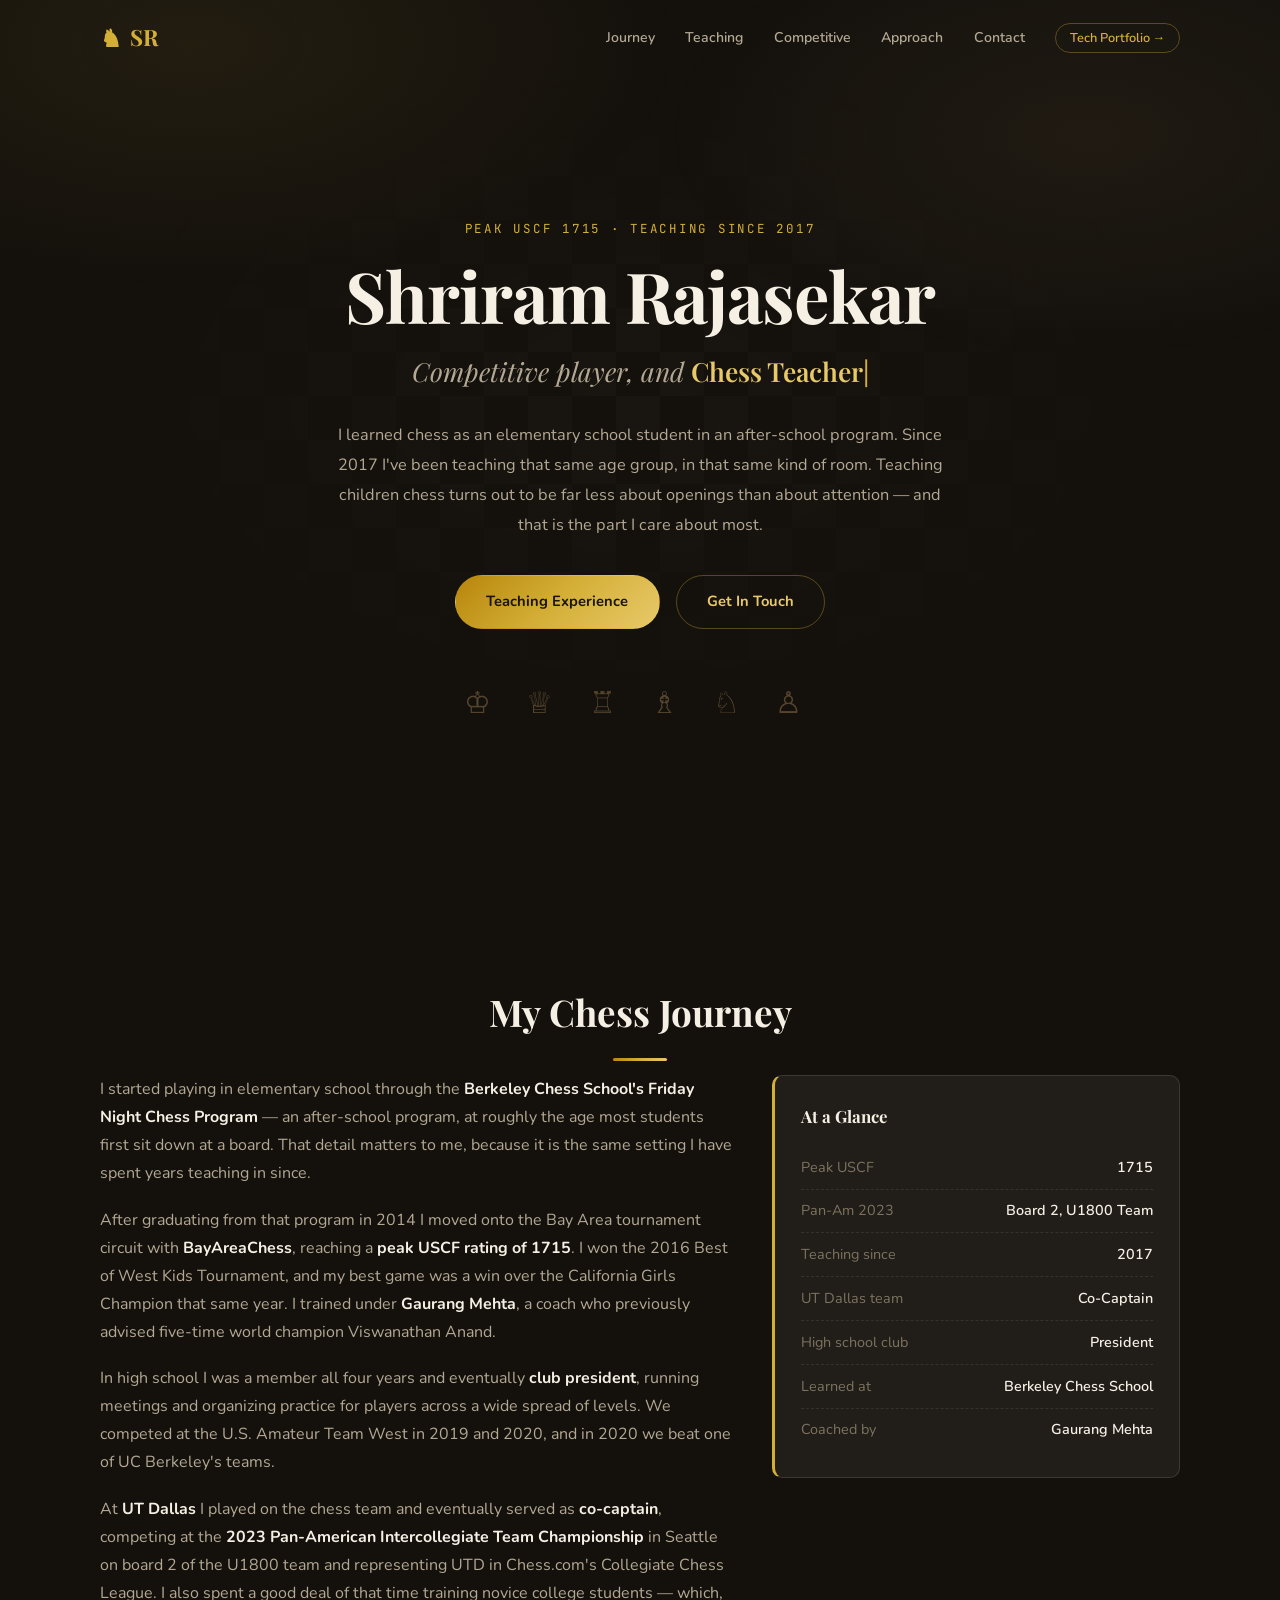
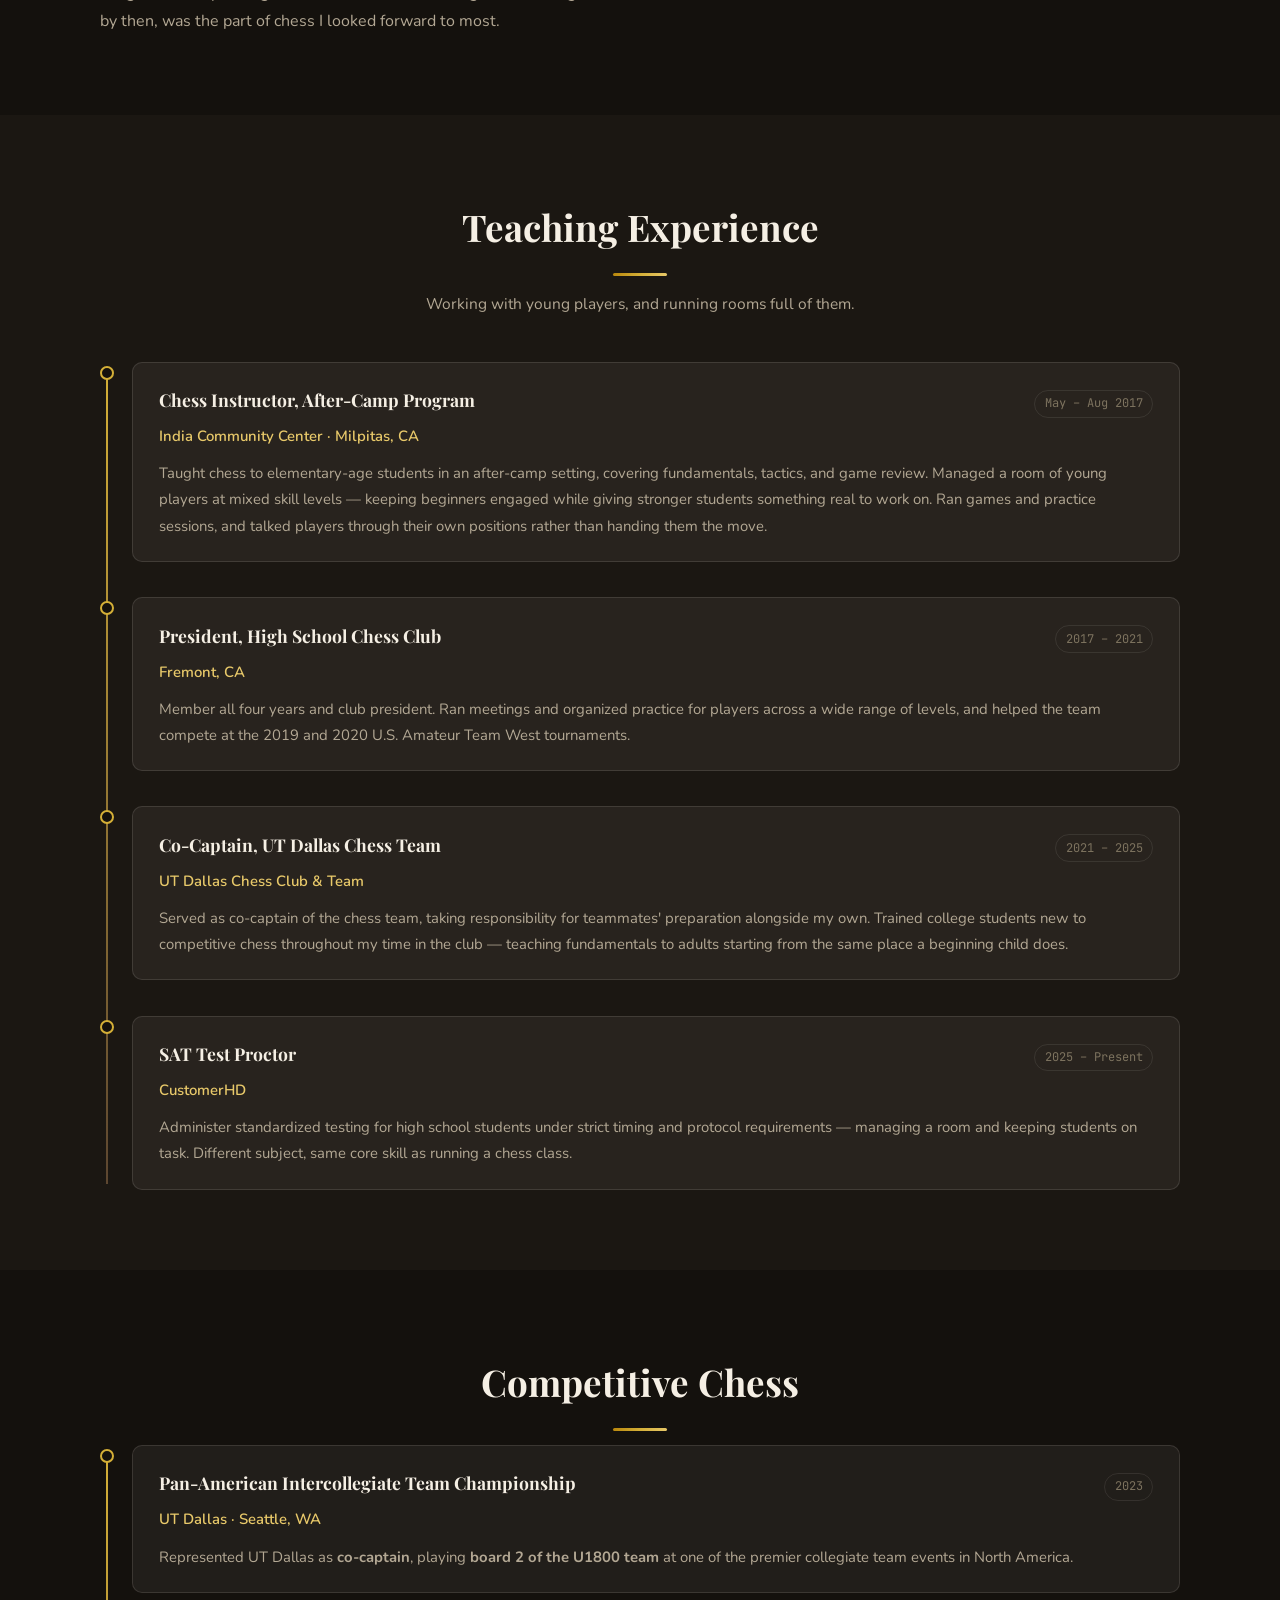
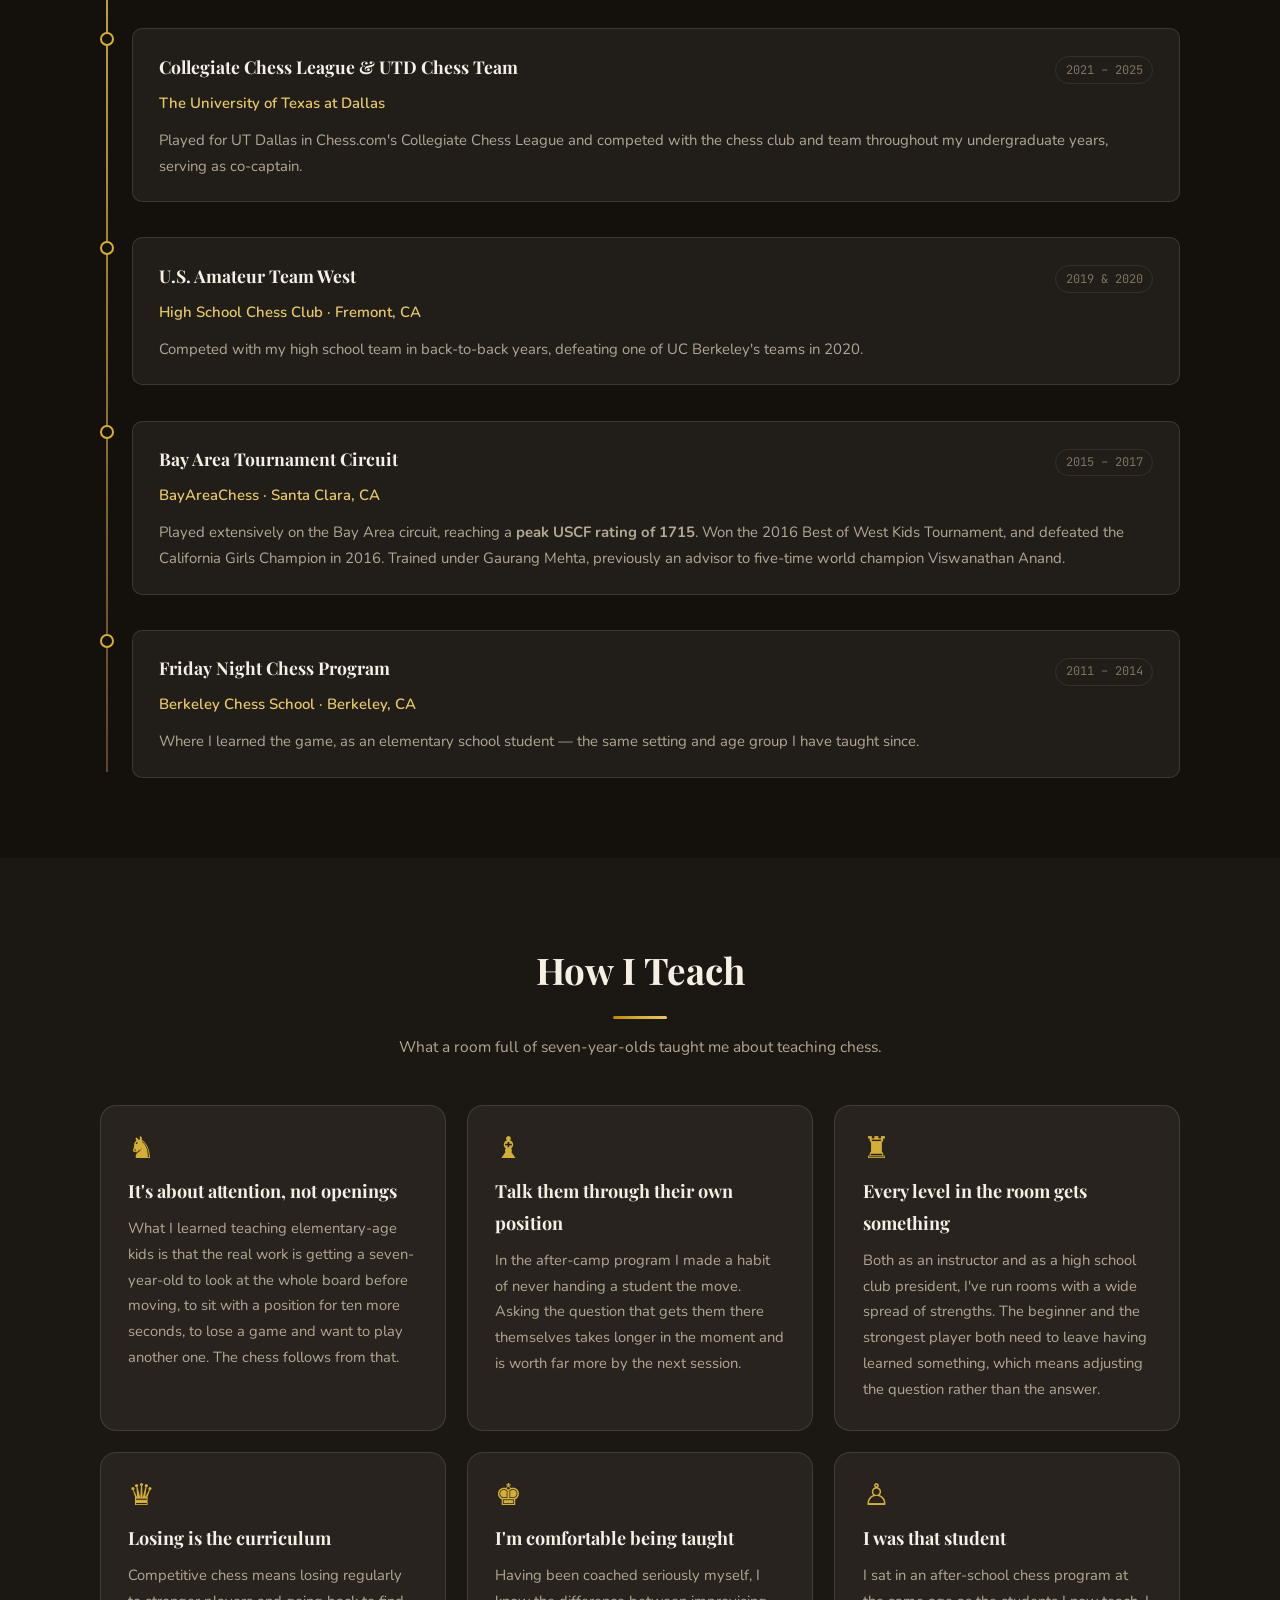
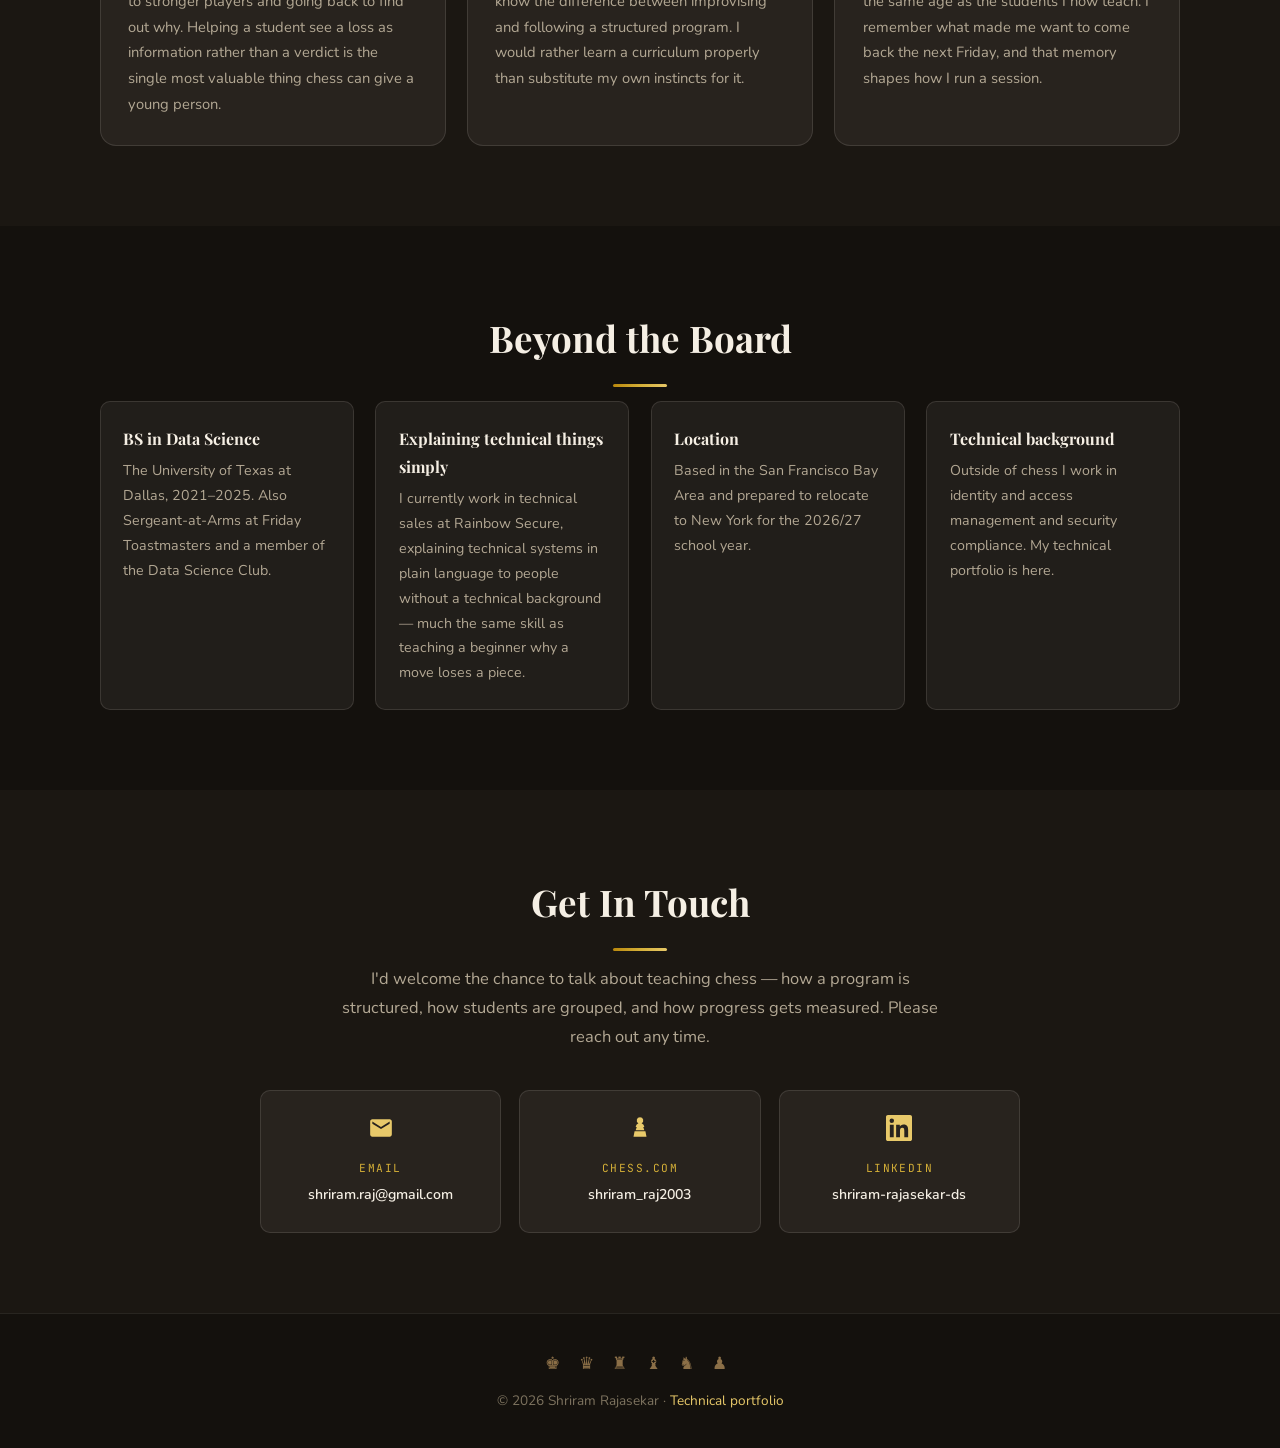
==== commit 2b91a131: "Restore co-captain role on the chess portfolio Confirmed that the UT Dallas role was both co-captain" ====
--- a/chess.html
+++ b/chess.html
@@ -55,7 +55,7 @@
           <p>I started playing in elementary school through the <strong>Berkeley Chess School's Friday Night Chess Program</strong> &mdash; an after-school program, at roughly the age most students first sit down at a board. That detail matters to me, because it is the same setting I have spent years teaching in since.</p>
           <p>After graduating from that program in 2014 I moved onto the Bay Area tournament circuit with <strong>BayAreaChess</strong>, reaching a <strong>peak USCF rating of 1715</strong>. I won the 2016 Best of West Kids Tournament, and my best game was a win over the California Girls Champion that same year. I trained under <strong>Gaurang Mehta</strong>, a coach who previously advised five-time world champion Viswanathan Anand.</p>
           <p>In high school I was a member all four years and eventually <strong>club president</strong>, running meetings and organizing practice for players across a wide spread of levels. We competed at the U.S. Amateur Team West in 2019 and 2020, and in 2020 we beat one of UC Berkeley's teams.</p>
-          <p>At <strong>UT Dallas</strong> I played on the chess team and in the club, competed at the <strong>2023 Pan-American Intercollegiate Team Championship</strong> in Seattle on board 2 of the U1800 team, and represented UTD in Chess.com's Collegiate Chess League. I also spent a good deal of that time training novice college students &mdash; which, by then, was the part of chess I looked forward to most.</p>
+          <p>At <strong>UT Dallas</strong> I played on the chess team and eventually served as <strong>co-captain</strong>, competing at the <strong>2023 Pan-American Intercollegiate Team Championship</strong> in Seattle on board 2 of the U1800 team and representing UTD in Chess.com's Collegiate Chess League. I also spent a good deal of that time training novice college students &mdash; which, by then, was the part of chess I looked forward to most.</p>
         </div>
         <aside class="journey-aside">
           <h3>At a Glance</h3>
@@ -63,6 +63,7 @@
             <li><span class="aside-label">Peak USCF</span><span class="aside-value">1715</span></li>
             <li><span class="aside-label">Pan-Am 2023</span><span class="aside-value">Board 2, U1800 Team</span></li>
             <li><span class="aside-label">Teaching since</span><span class="aside-value">2017</span></li>
+            <li><span class="aside-label">UT Dallas team</span><span class="aside-value">Co-Captain</span></li>
             <li><span class="aside-label">High school club</span><span class="aside-value">President</span></li>
             <li><span class="aside-label">Learned at</span><span class="aside-value">Berkeley Chess School</span></li>
             <li><span class="aside-label">Coached by</span><span class="aside-value">Gaurang Mehta</span></li>
@@ -107,11 +108,11 @@
           <div class="timeline-marker"></div>
           <div class="timeline-card">
             <div class="timeline-head">
-              <h3>Training Novice Players</h3>
+              <h3>Co-Captain, UT Dallas Chess Team</h3>
               <span class="timeline-date">2021 &ndash; 2025</span>
             </div>
-            <p class="timeline-org">UT Dallas Chess Club</p>
-            <p>Worked with college students new to competitive chess throughout my time in the club, teaching fundamentals to adults who were starting from the same place a beginning child does.</p>
+            <p class="timeline-org">UT Dallas Chess Club &amp; Team</p>
+            <p>Served as co-captain of the chess team, taking responsibility for teammates' preparation alongside my own. Trained college students new to competitive chess throughout my time in the club &mdash; teaching fundamentals to adults starting from the same place a beginning child does.</p>
           </div>
         </div>
 
@@ -145,7 +146,7 @@
               <span class="timeline-date">2023</span>
             </div>
             <p class="timeline-org">UT Dallas &middot; Seattle, WA</p>
-            <p>Competed for UT Dallas on <strong>board 2 of the U1800 team</strong> at one of the premier collegiate team events in North America.</p>
+            <p>Represented UT Dallas as <strong>co-captain</strong>, playing <strong>board 2 of the U1800 team</strong> at one of the premier collegiate team events in North America.</p>
           </div>
         </div>
 
@@ -157,7 +158,7 @@
               <span class="timeline-date">2021 &ndash; 2025</span>
             </div>
             <p class="timeline-org">The University of Texas at Dallas</p>
-            <p>Played for UT Dallas in Chess.com's Collegiate Chess League and competed with the chess club and team throughout my undergraduate years.</p>
+            <p>Played for UT Dallas in Chess.com's Collegiate Chess League and competed with the chess club and team throughout my undergraduate years, serving as co-captain.</p>
           </div>
         </div>
 
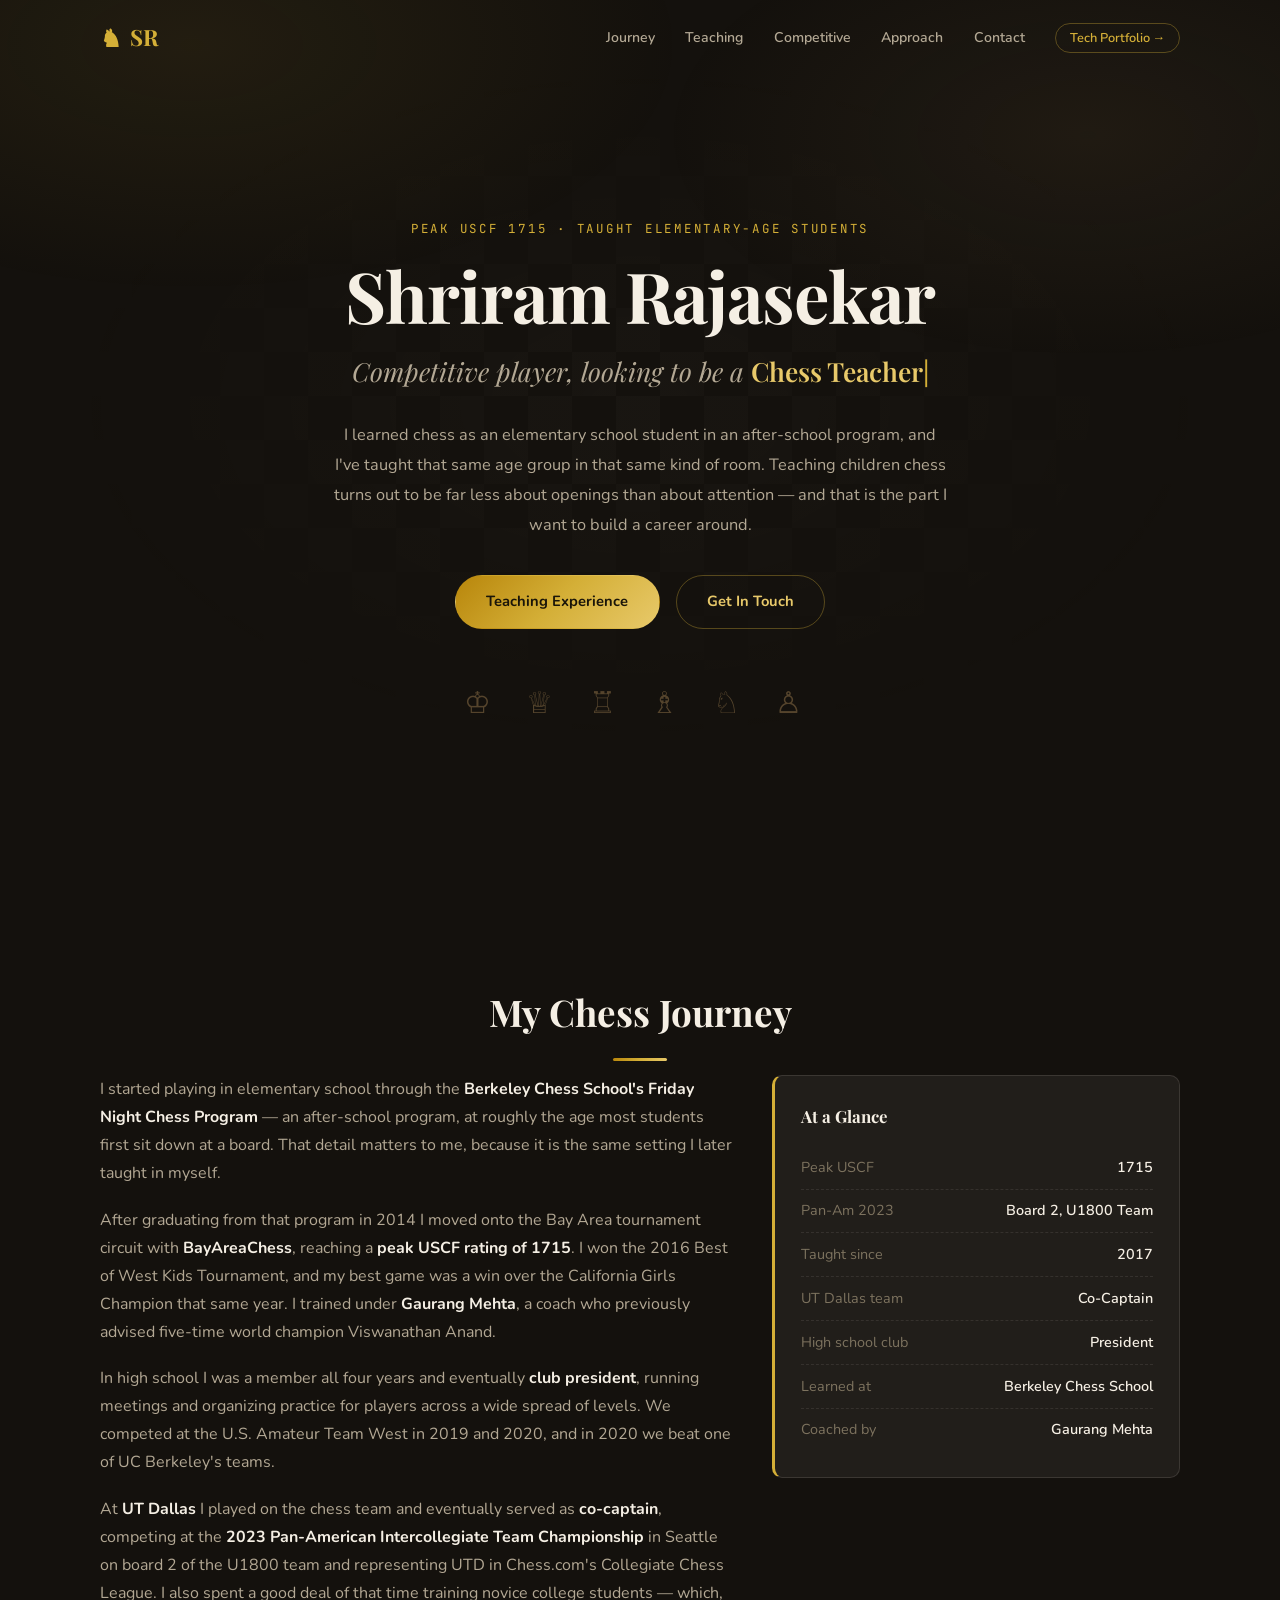
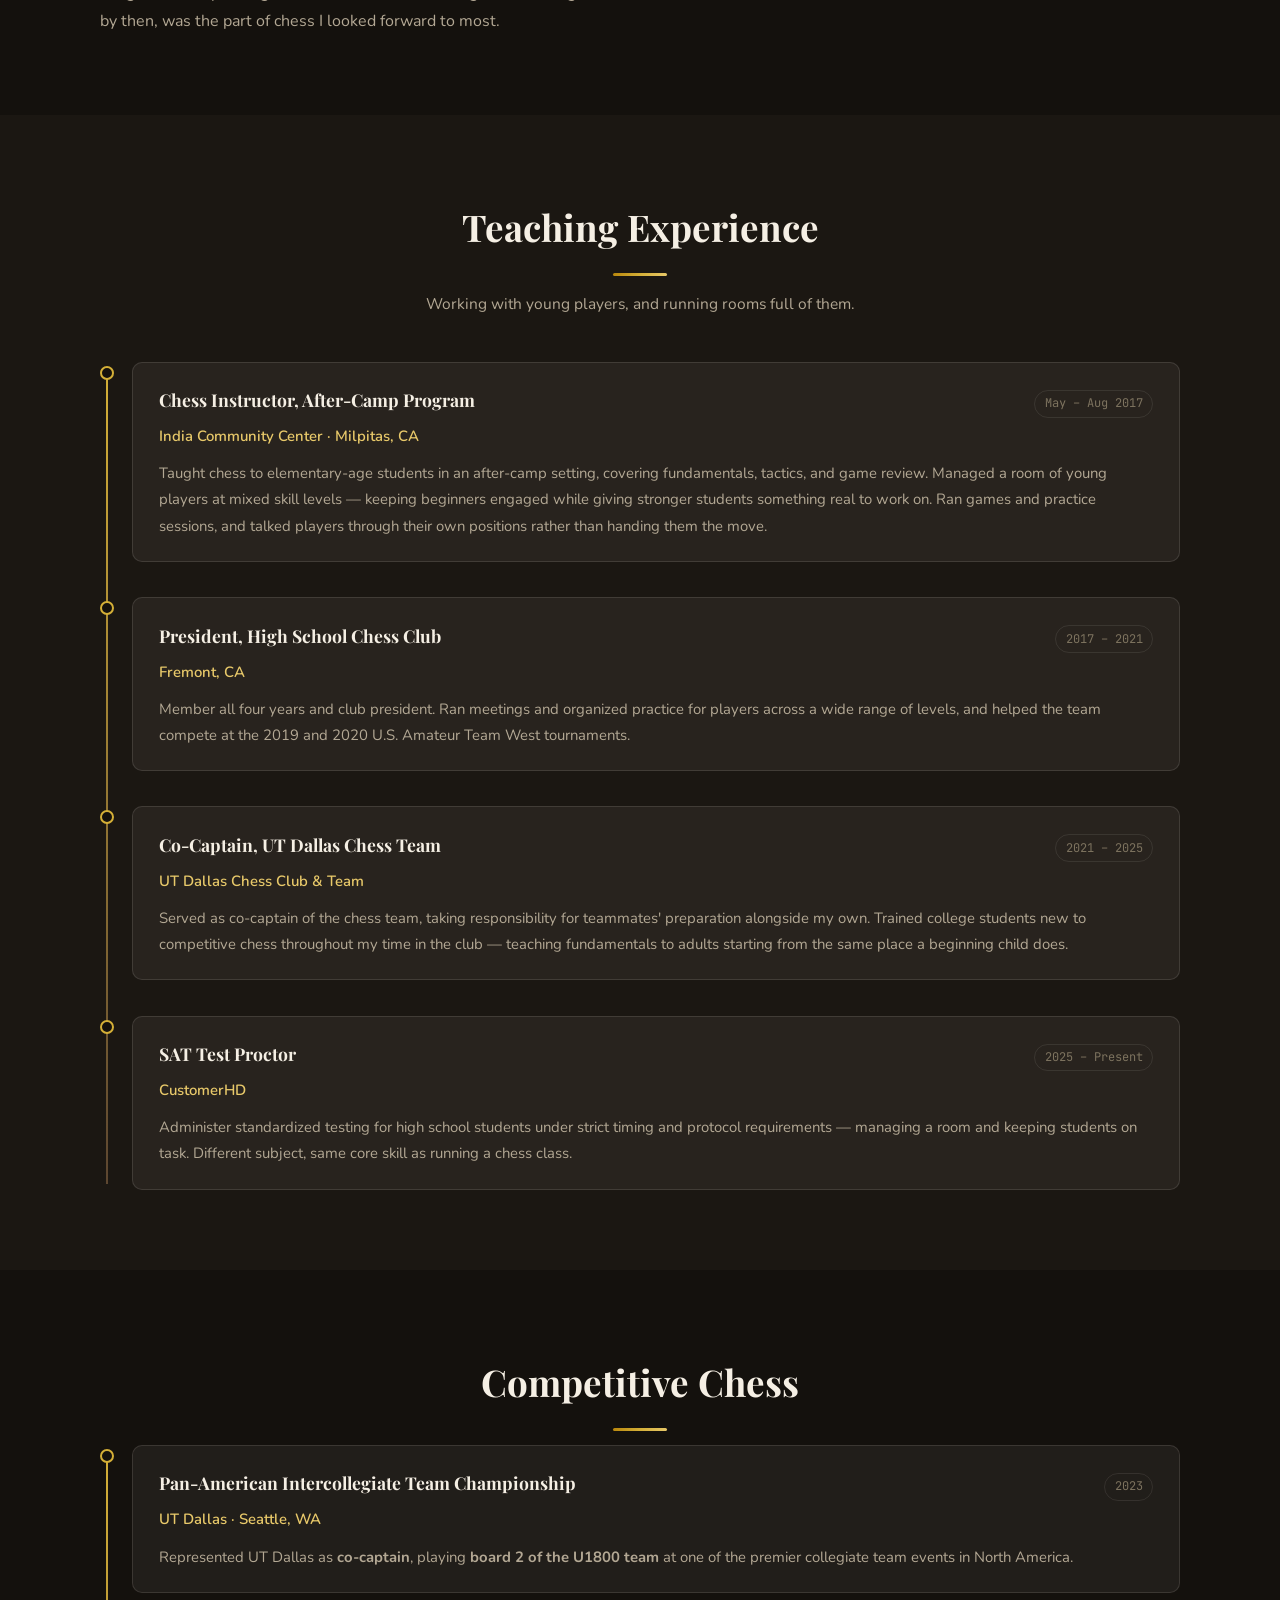
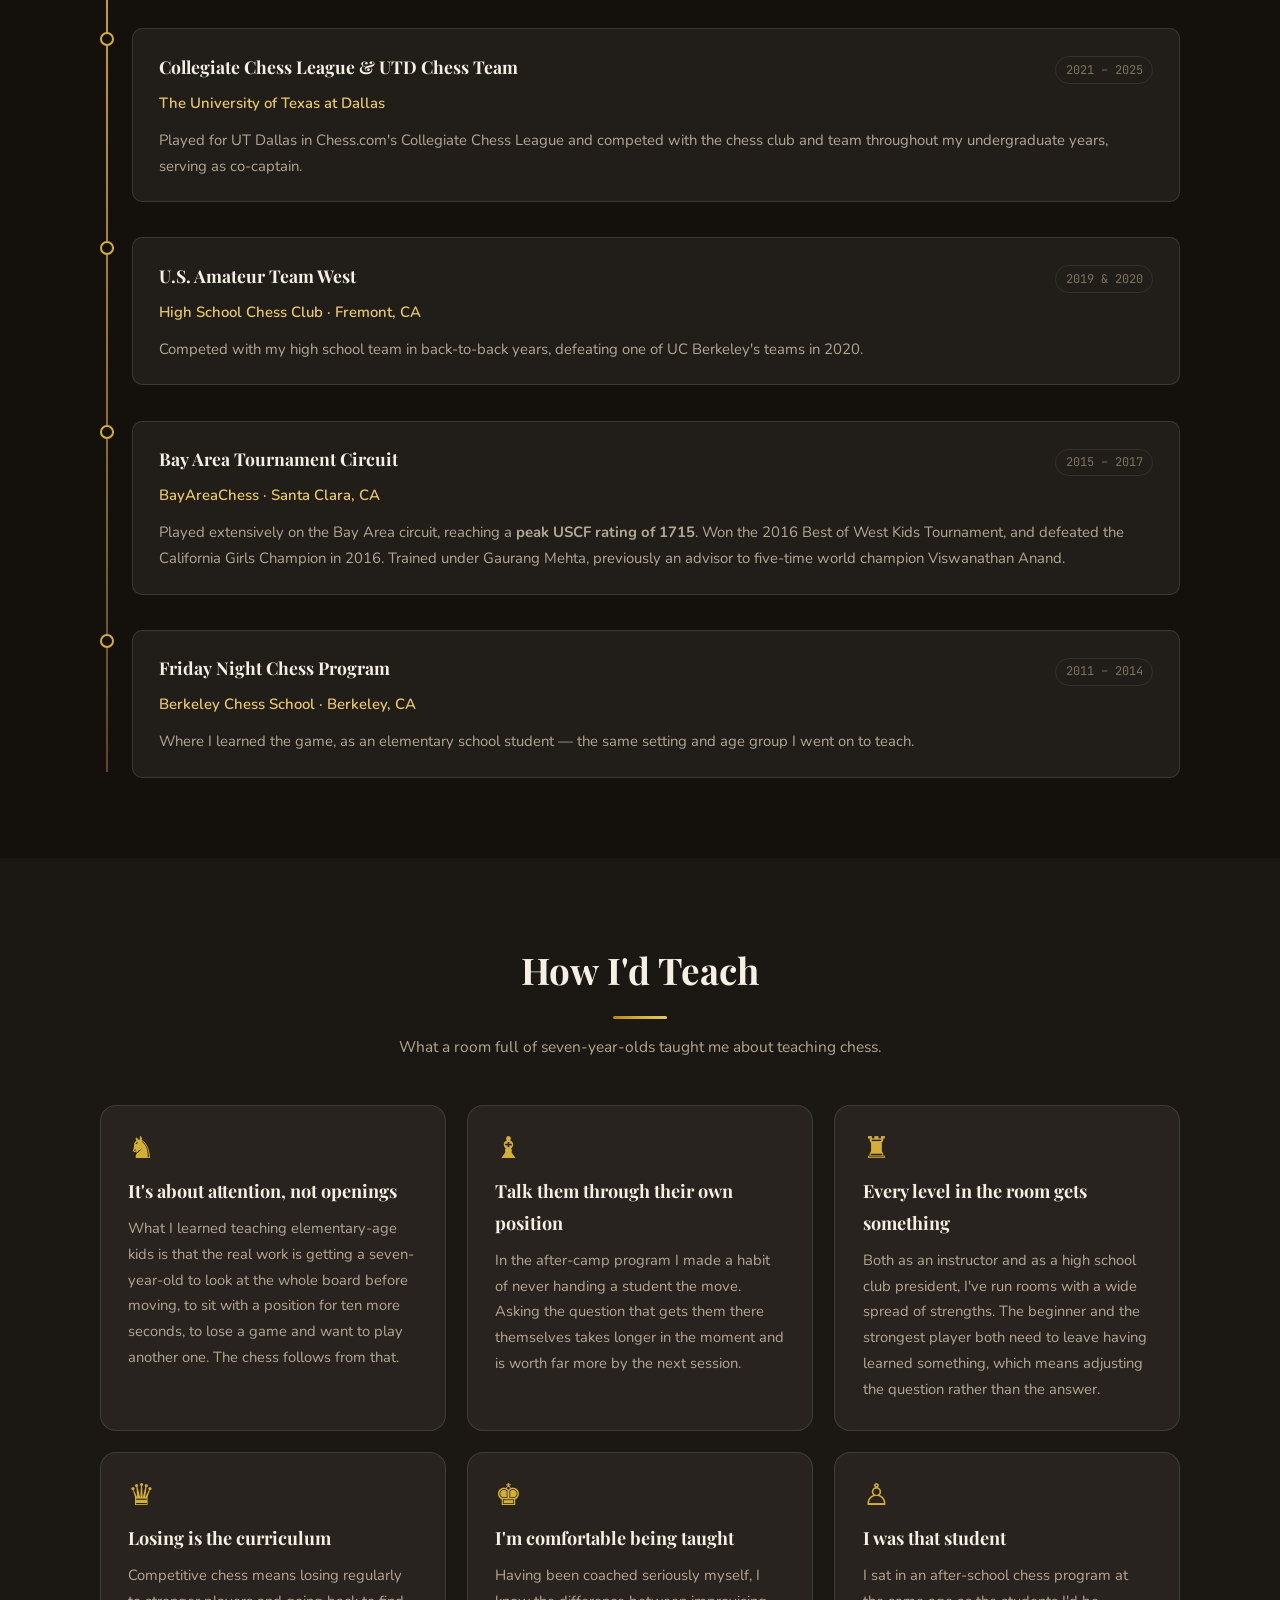
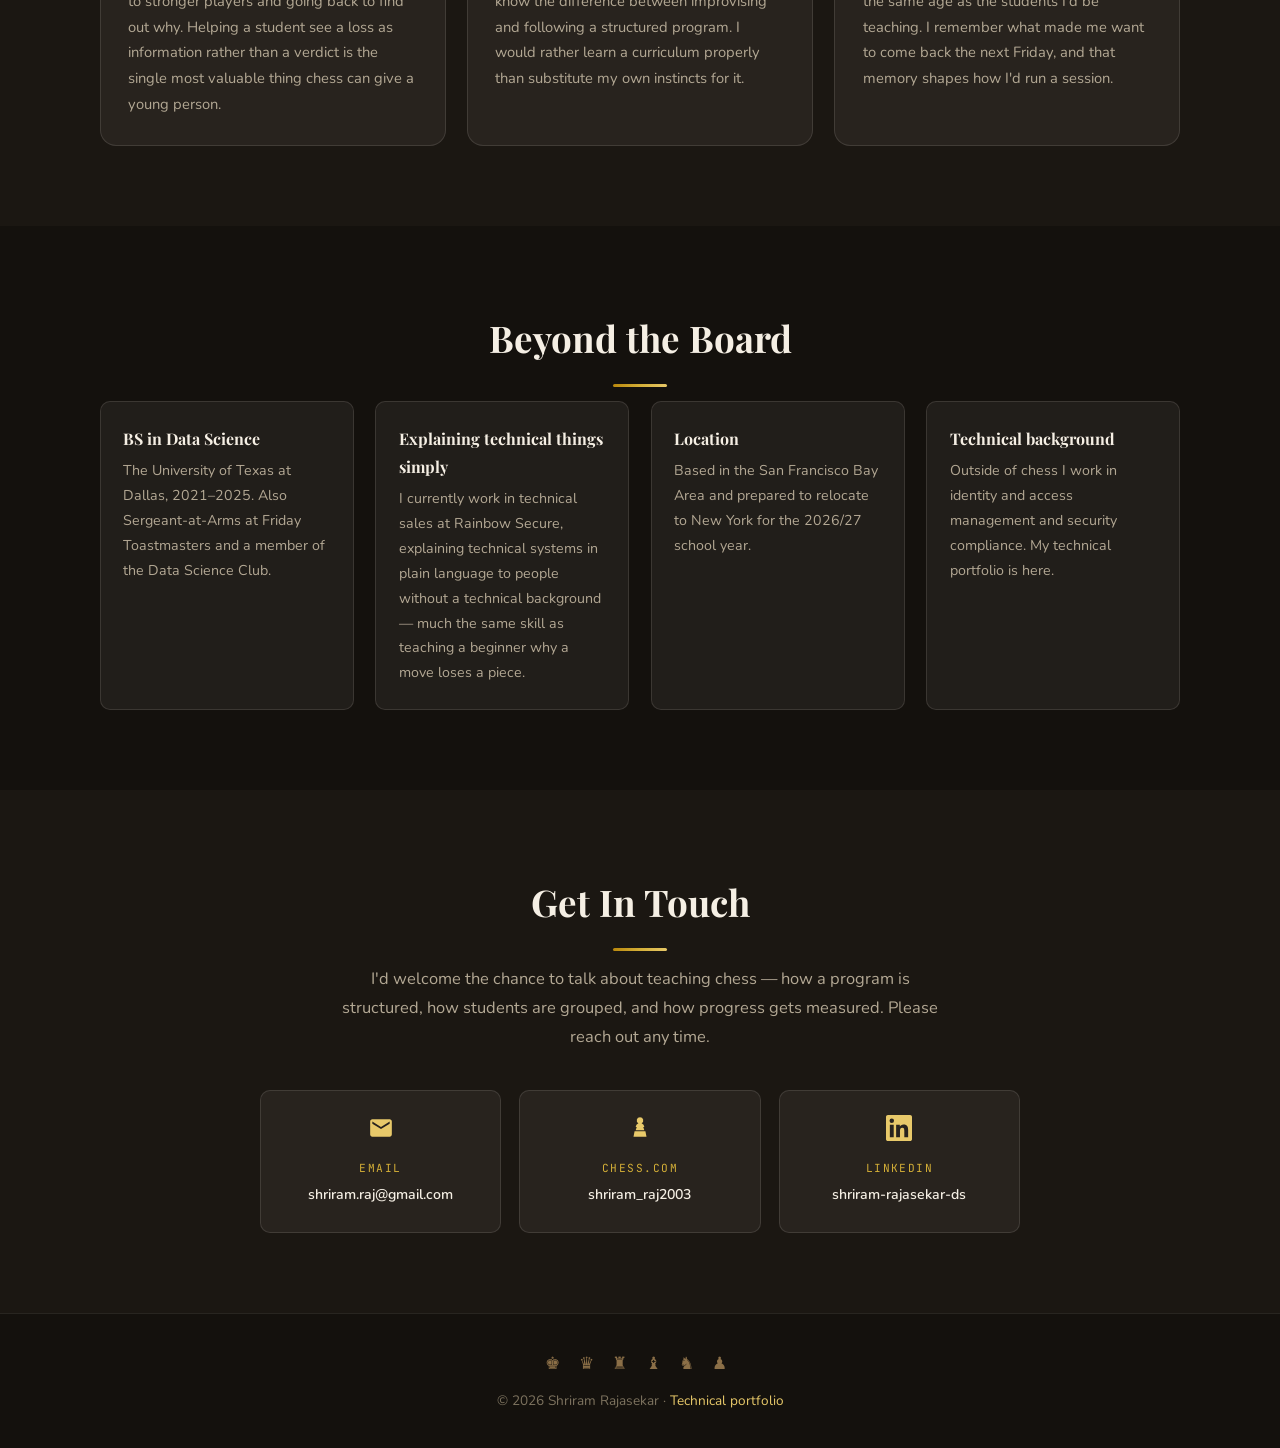
==== commit 2c1e7b6e: "Frame chess teaching as a goal, not a current role Corrects an overclaim: the pages described an act" ====
--- a/chess.html
+++ b/chess.html
@@ -3,8 +3,8 @@
 <head>
   <meta charset="UTF-8">
   <meta name="viewport" content="width=device-width, initial-scale=1.0">
-  <title>Shriram Rajasekar | Chess Teacher</title>
-  <meta name="description" content="Shriram Rajasekar - chess teacher and competitive player. Peak USCF 1715, board 2 for UT Dallas at the 2023 Pan-American Intercollegiate Championship, and teaching elementary-age students since 2017.">
+  <title>Shriram Rajasekar | Aspiring Chess Teacher</title>
+  <meta name="description" content="Shriram Rajasekar - competitive chess player seeking a chess teaching role. Peak USCF 1715, board 2 for UT Dallas at the 2023 Pan-American Intercollegiate Championship, with experience teaching elementary-age students.">
   <link rel="stylesheet" href="chess.css">
   <link rel="preconnect" href="https://fonts.googleapis.com">
   <link rel="preconnect" href="https://fonts.gstatic.com" crossorigin>
@@ -34,10 +34,10 @@
   <!-- Hero -->
   <section class="hero" id="hero">
     <div class="hero-content">
-      <p class="hero-eyebrow">Peak USCF 1715 &middot; Teaching Since 2017</p>
+      <p class="hero-eyebrow">Peak USCF 1715 &middot; Taught Elementary-Age Students</p>
       <h1 class="hero-name">Shriram Rajasekar</h1>
-      <h2 class="hero-tagline">Competitive player, and <span class="typed-target" id="typed">Chess Teacher</span></h2>
-      <p class="hero-description">I learned chess as an elementary school student in an after-school program. Since 2017 I've been teaching that same age group, in that same kind of room. Teaching children chess turns out to be far less about openings than about attention &mdash; and that is the part I care about most.</p>
+      <h2 class="hero-tagline">Competitive player, looking to be a <span class="typed-target" id="typed">Chess Teacher</span></h2>
+      <p class="hero-description">I learned chess as an elementary school student in an after-school program, and I've taught that same age group in that same kind of room. Teaching children chess turns out to be far less about openings than about attention &mdash; and that is the part I want to build a career around.</p>
       <div class="hero-cta">
         <a href="#teaching-experience" class="btn btn-primary">Teaching Experience</a>
         <a href="#contact" class="btn btn-outline">Get In Touch</a>
@@ -52,7 +52,7 @@
       <h2 class="section-title">My Chess Journey</h2>
       <div class="journey-grid">
         <div class="journey-text">
-          <p>I started playing in elementary school through the <strong>Berkeley Chess School's Friday Night Chess Program</strong> &mdash; an after-school program, at roughly the age most students first sit down at a board. That detail matters to me, because it is the same setting I have spent years teaching in since.</p>
+          <p>I started playing in elementary school through the <strong>Berkeley Chess School's Friday Night Chess Program</strong> &mdash; an after-school program, at roughly the age most students first sit down at a board. That detail matters to me, because it is the same setting I later taught in myself.</p>
           <p>After graduating from that program in 2014 I moved onto the Bay Area tournament circuit with <strong>BayAreaChess</strong>, reaching a <strong>peak USCF rating of 1715</strong>. I won the 2016 Best of West Kids Tournament, and my best game was a win over the California Girls Champion that same year. I trained under <strong>Gaurang Mehta</strong>, a coach who previously advised five-time world champion Viswanathan Anand.</p>
           <p>In high school I was a member all four years and eventually <strong>club president</strong>, running meetings and organizing practice for players across a wide spread of levels. We competed at the U.S. Amateur Team West in 2019 and 2020, and in 2020 we beat one of UC Berkeley's teams.</p>
           <p>At <strong>UT Dallas</strong> I played on the chess team and eventually served as <strong>co-captain</strong>, competing at the <strong>2023 Pan-American Intercollegiate Team Championship</strong> in Seattle on board 2 of the U1800 team and representing UTD in Chess.com's Collegiate Chess League. I also spent a good deal of that time training novice college students &mdash; which, by then, was the part of chess I looked forward to most.</p>
@@ -62,7 +62,7 @@
           <ul class="aside-list">
             <li><span class="aside-label">Peak USCF</span><span class="aside-value">1715</span></li>
             <li><span class="aside-label">Pan-Am 2023</span><span class="aside-value">Board 2, U1800 Team</span></li>
-            <li><span class="aside-label">Teaching since</span><span class="aside-value">2017</span></li>
+            <li><span class="aside-label">Taught since</span><span class="aside-value">2017</span></li>
             <li><span class="aside-label">UT Dallas team</span><span class="aside-value">Co-Captain</span></li>
             <li><span class="aside-label">High school club</span><span class="aside-value">President</span></li>
             <li><span class="aside-label">Learned at</span><span class="aside-value">Berkeley Chess School</span></li>
@@ -194,7 +194,7 @@
               <span class="timeline-date">2011 &ndash; 2014</span>
             </div>
             <p class="timeline-org">Berkeley Chess School &middot; Berkeley, CA</p>
-            <p>Where I learned the game, as an elementary school student &mdash; the same setting and age group I have taught since.</p>
+            <p>Where I learned the game, as an elementary school student &mdash; the same setting and age group I went on to teach.</p>
           </div>
         </div>
 
@@ -205,7 +205,7 @@
   <!-- Approach -->
   <section class="section section-alt" id="approach">
     <div class="container">
-      <h2 class="section-title">How I Teach</h2>
+      <h2 class="section-title">How I'd Teach</h2>
       <p class="section-intro">What a room full of seven-year-olds taught me about teaching chess.</p>
       <div class="teach-grid">
 
@@ -242,7 +242,7 @@
         <div class="teach-card">
           <span class="teach-piece" aria-hidden="true">&#9817;</span>
           <h3>I was that student</h3>
-          <p>I sat in an after-school chess program at the same age as the students I now teach. I remember what made me want to come back the next Friday, and that memory shapes how I run a session.</p>
+          <p>I sat in an after-school chess program at the same age as the students I'd be teaching. I remember what made me want to come back the next Friday, and that memory shapes how I'd run a session.</p>
         </div>
 
       </div>
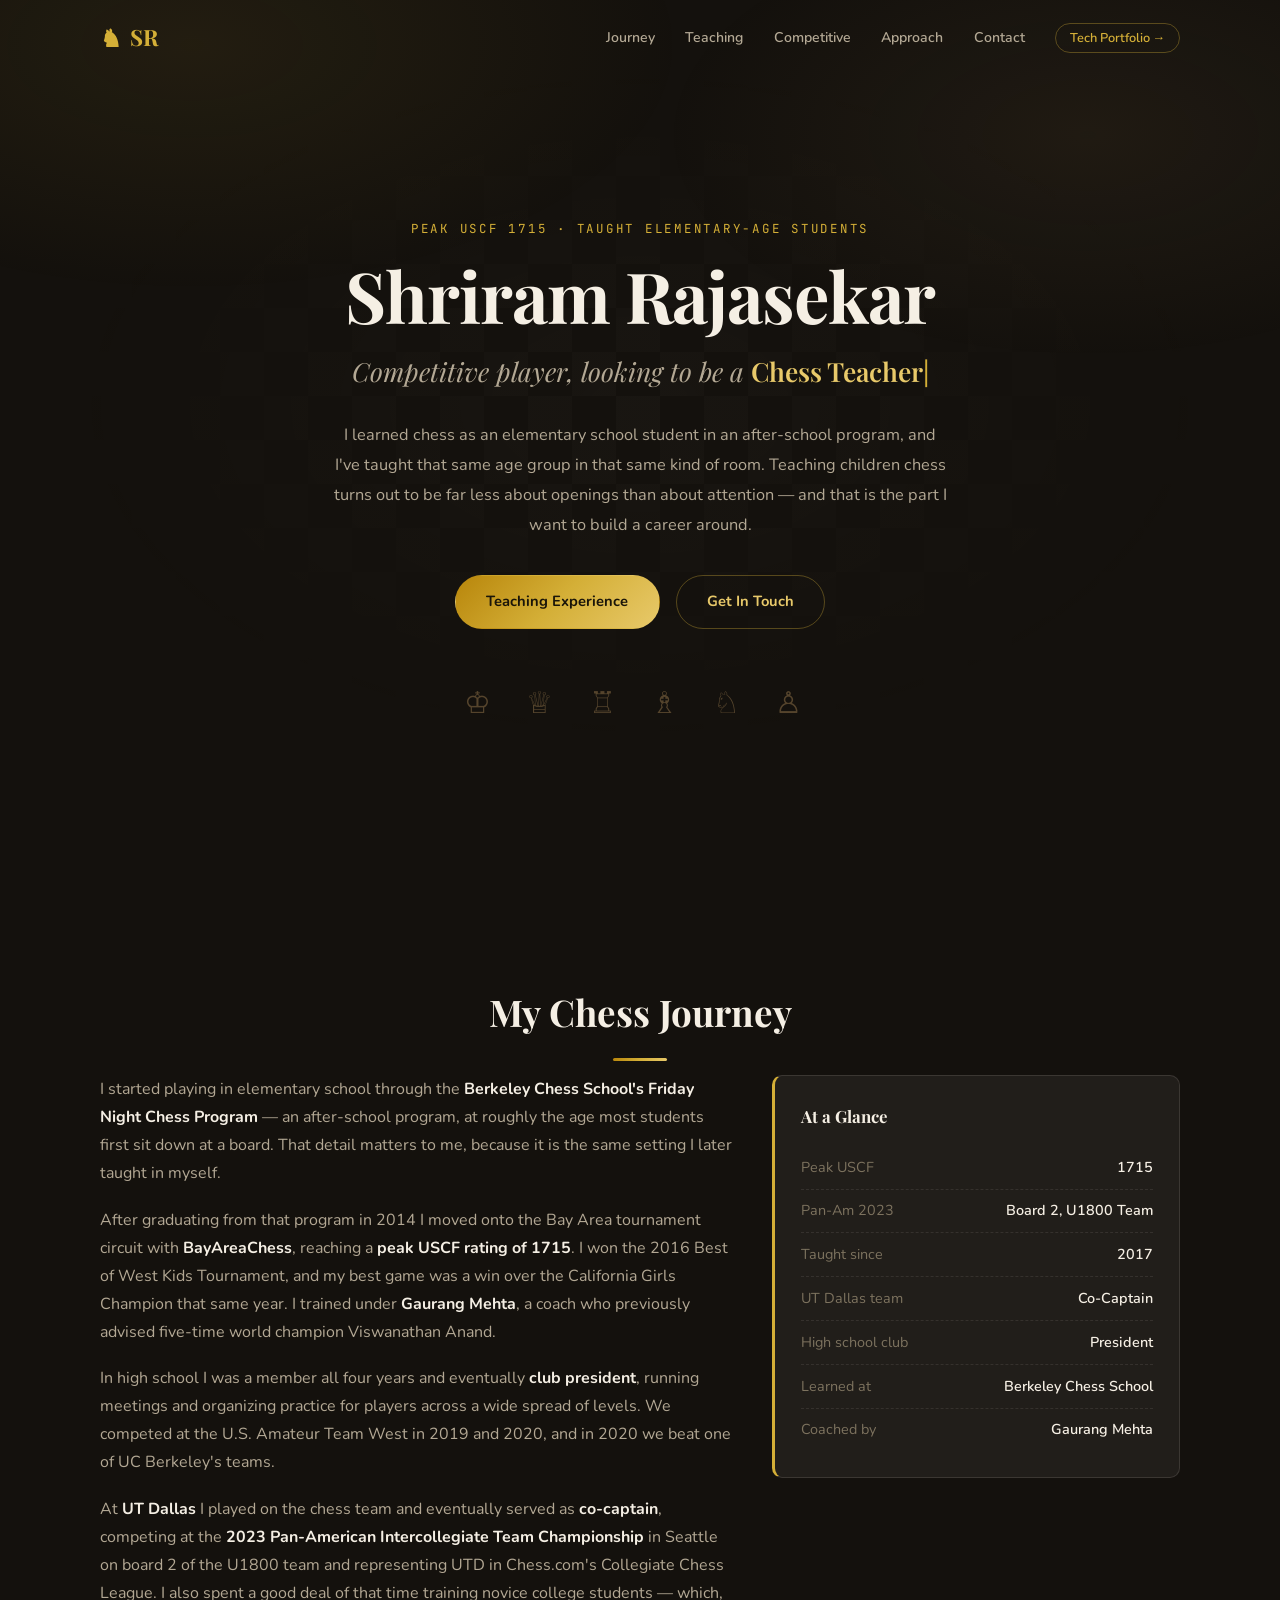
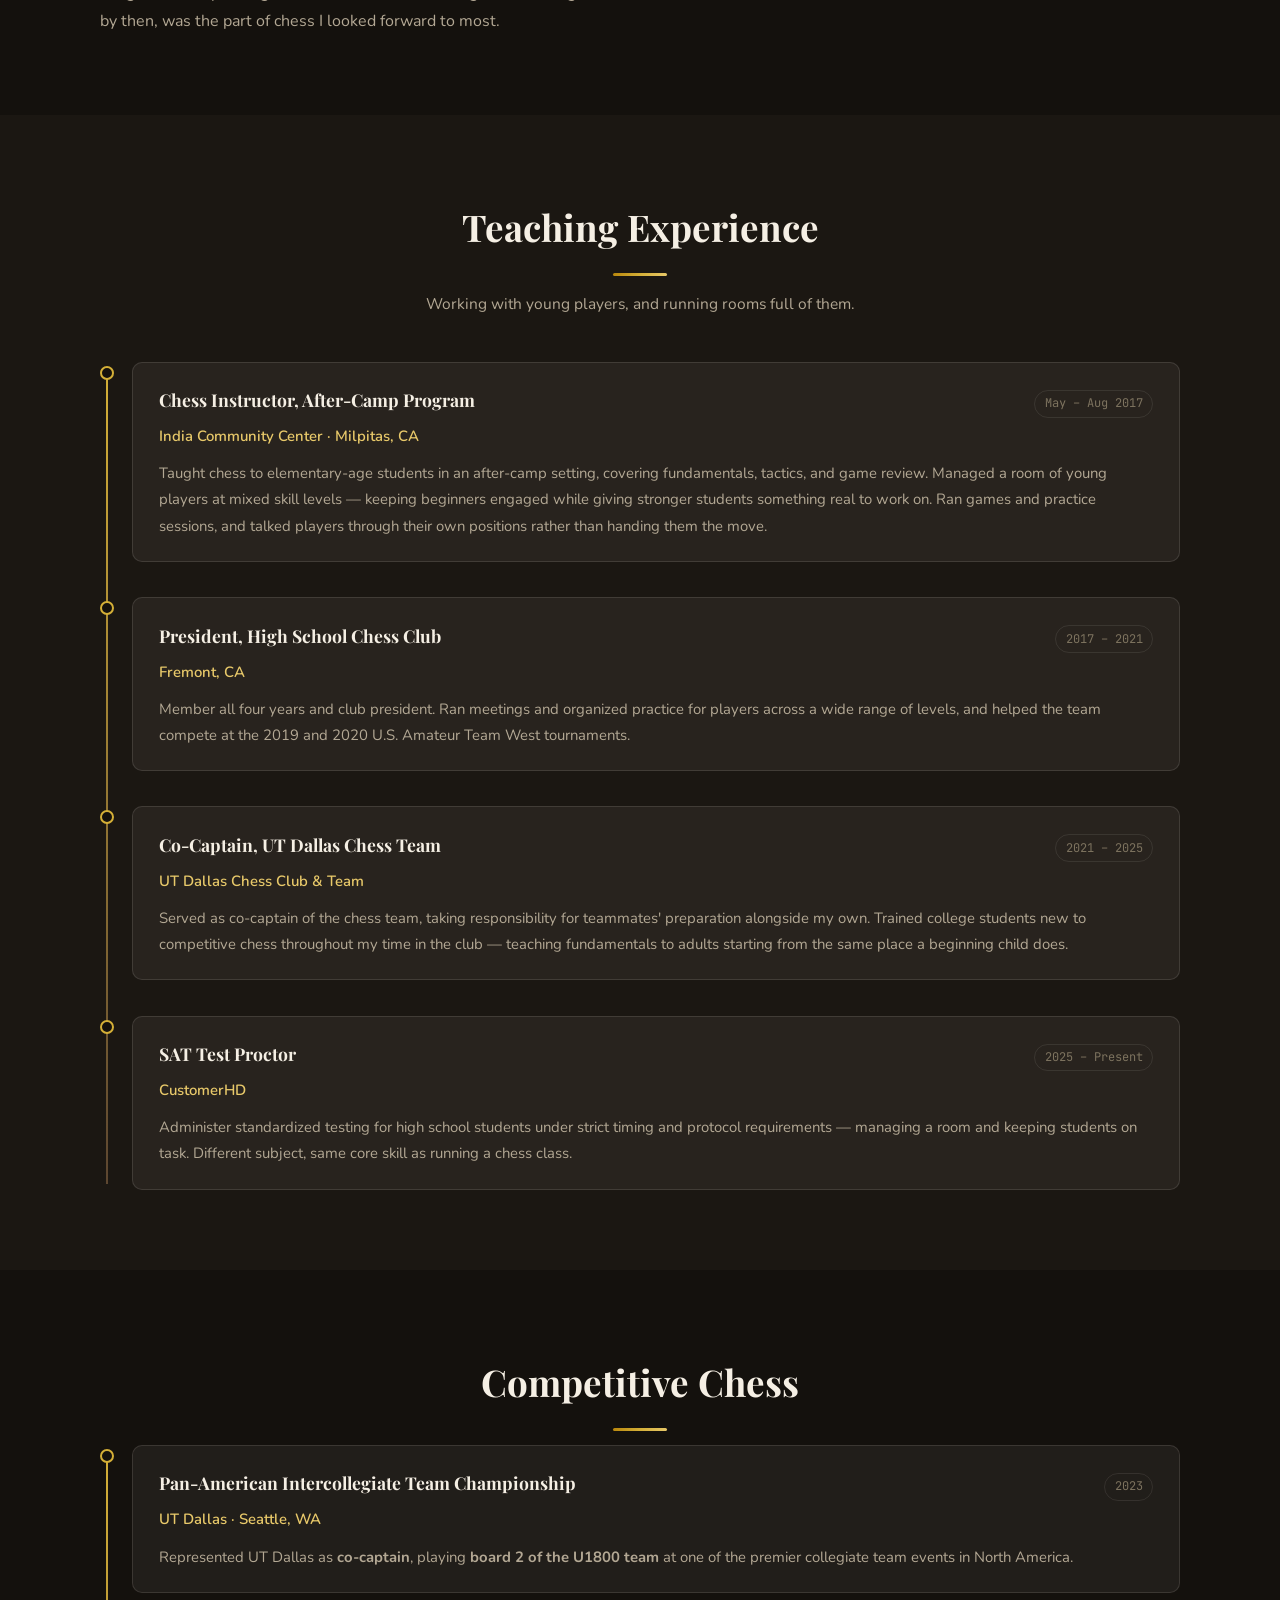
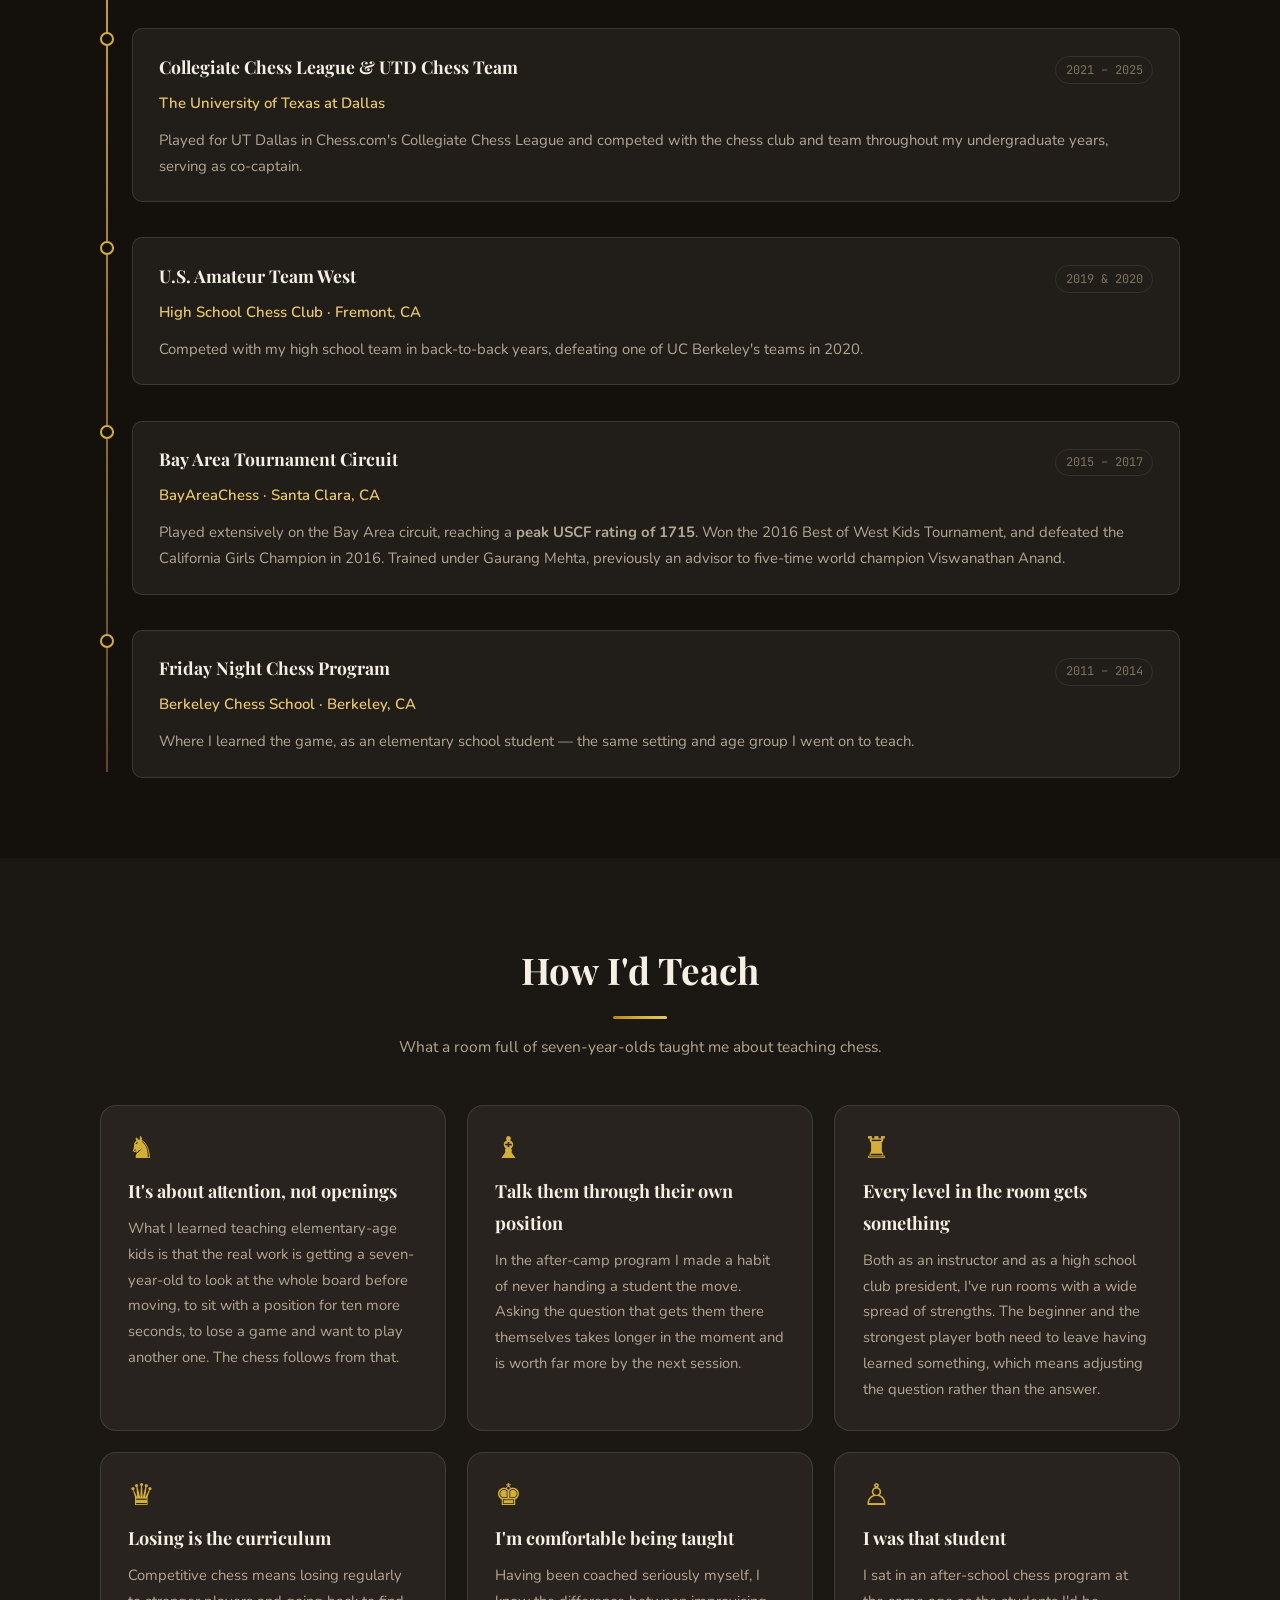
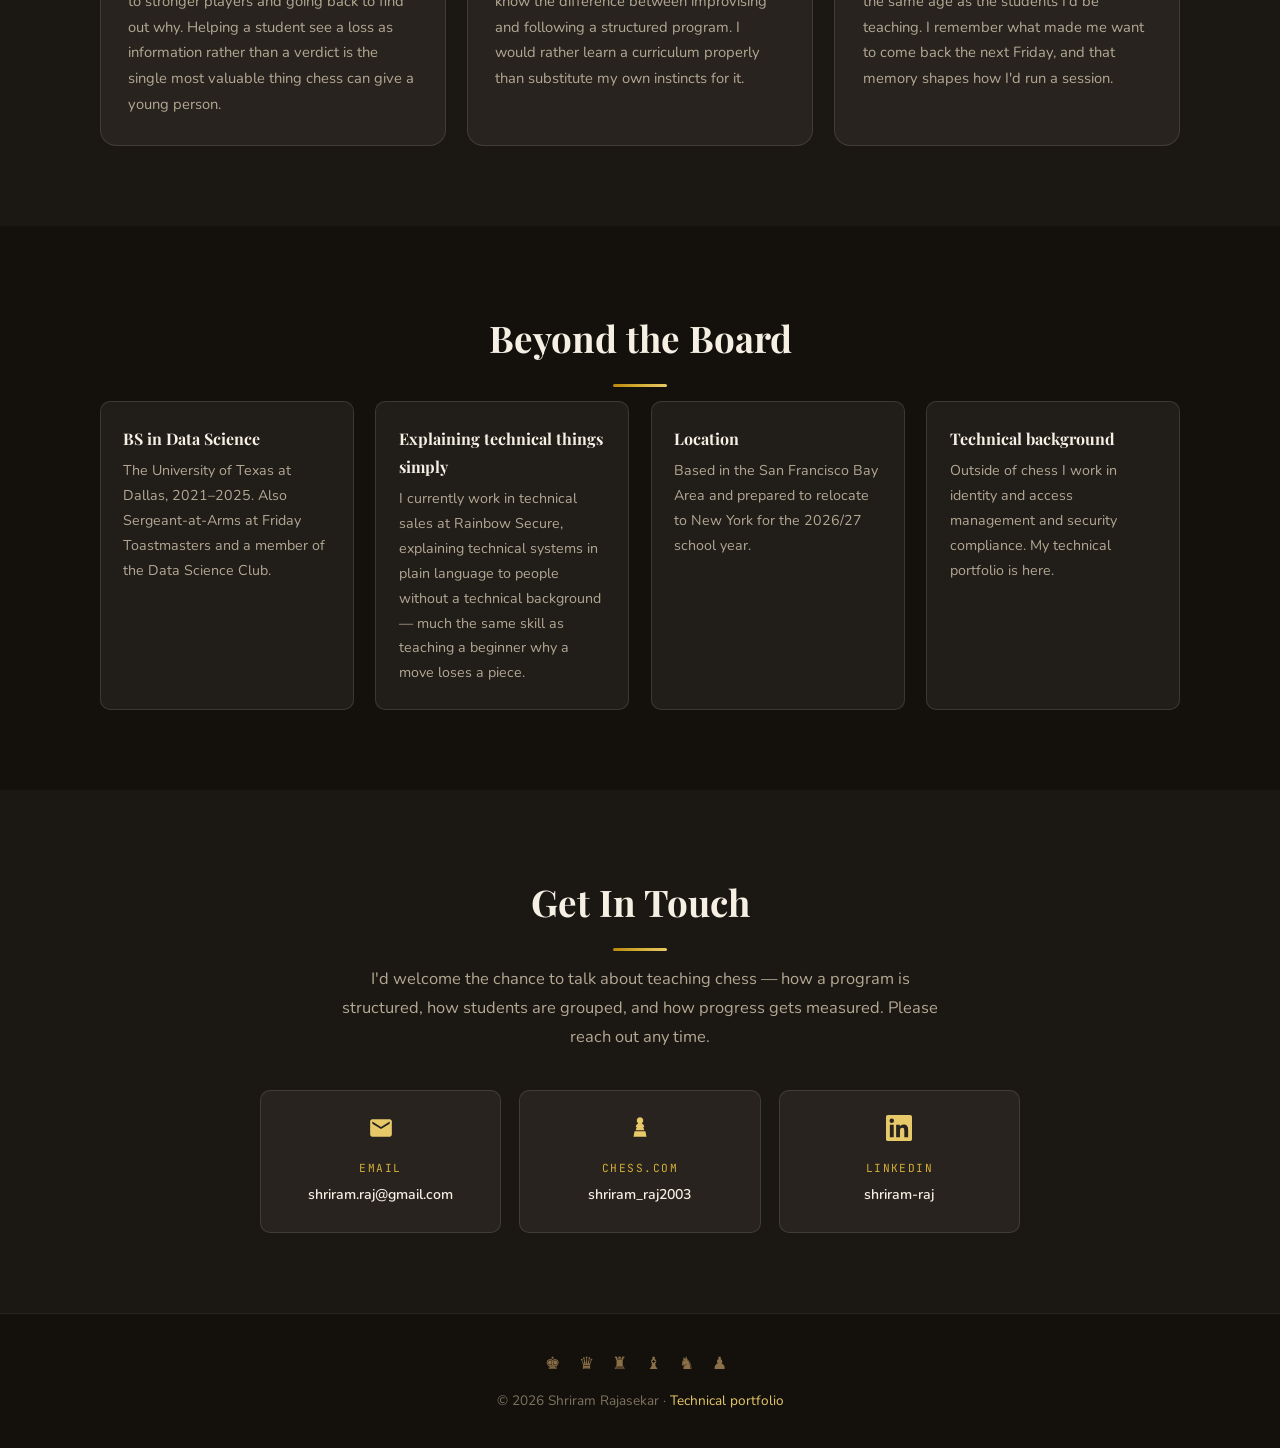
==== commit 1c417637: "Update LinkedIn profile URL to shriram-raj Replaces the shriram-rajasekar-ds slug across both pages:" ====
--- a/chess.html
+++ b/chess.html
@@ -295,10 +295,10 @@
           <span class="contact-label">Chess.com</span>
           <span class="contact-value">shriram_raj2003</span>
         </a>
-        <a href="https://www.linkedin.com/in/shriram-rajasekar-ds/" target="_blank" rel="noopener noreferrer" class="contact-card">
+        <a href="https://www.linkedin.com/in/shriram-raj/" target="_blank" rel="noopener noreferrer" class="contact-card">
           <svg viewBox="0 0 24 24" fill="currentColor" width="26" height="26"><path d="M20.447 20.452h-3.554v-5.569c0-1.328-.027-3.037-1.852-3.037-1.853 0-2.136 1.445-2.136 2.939v5.667H9.351V9h3.414v1.561h.046c.477-.9 1.637-1.85 3.37-1.85 3.601 0 4.267 2.37 4.267 5.455v6.286zM5.337 7.433a2.062 2.062 0 01-2.063-2.065 2.064 2.064 0 112.063 2.065zm1.782 13.019H3.555V9h3.564v11.452zM22.225 0H1.771C.792 0 0 .774 0 1.729v20.542C0 23.227.792 24 1.771 24h20.451C23.2 24 24 23.227 24 22.271V1.729C24 .774 23.2 0 22.222 0h.003z"/></svg>
           <span class="contact-label">LinkedIn</span>
-          <span class="contact-value">shriram-rajasekar-ds</span>
+          <span class="contact-value">shriram-raj</span>
         </a>
       </div>
     </div>
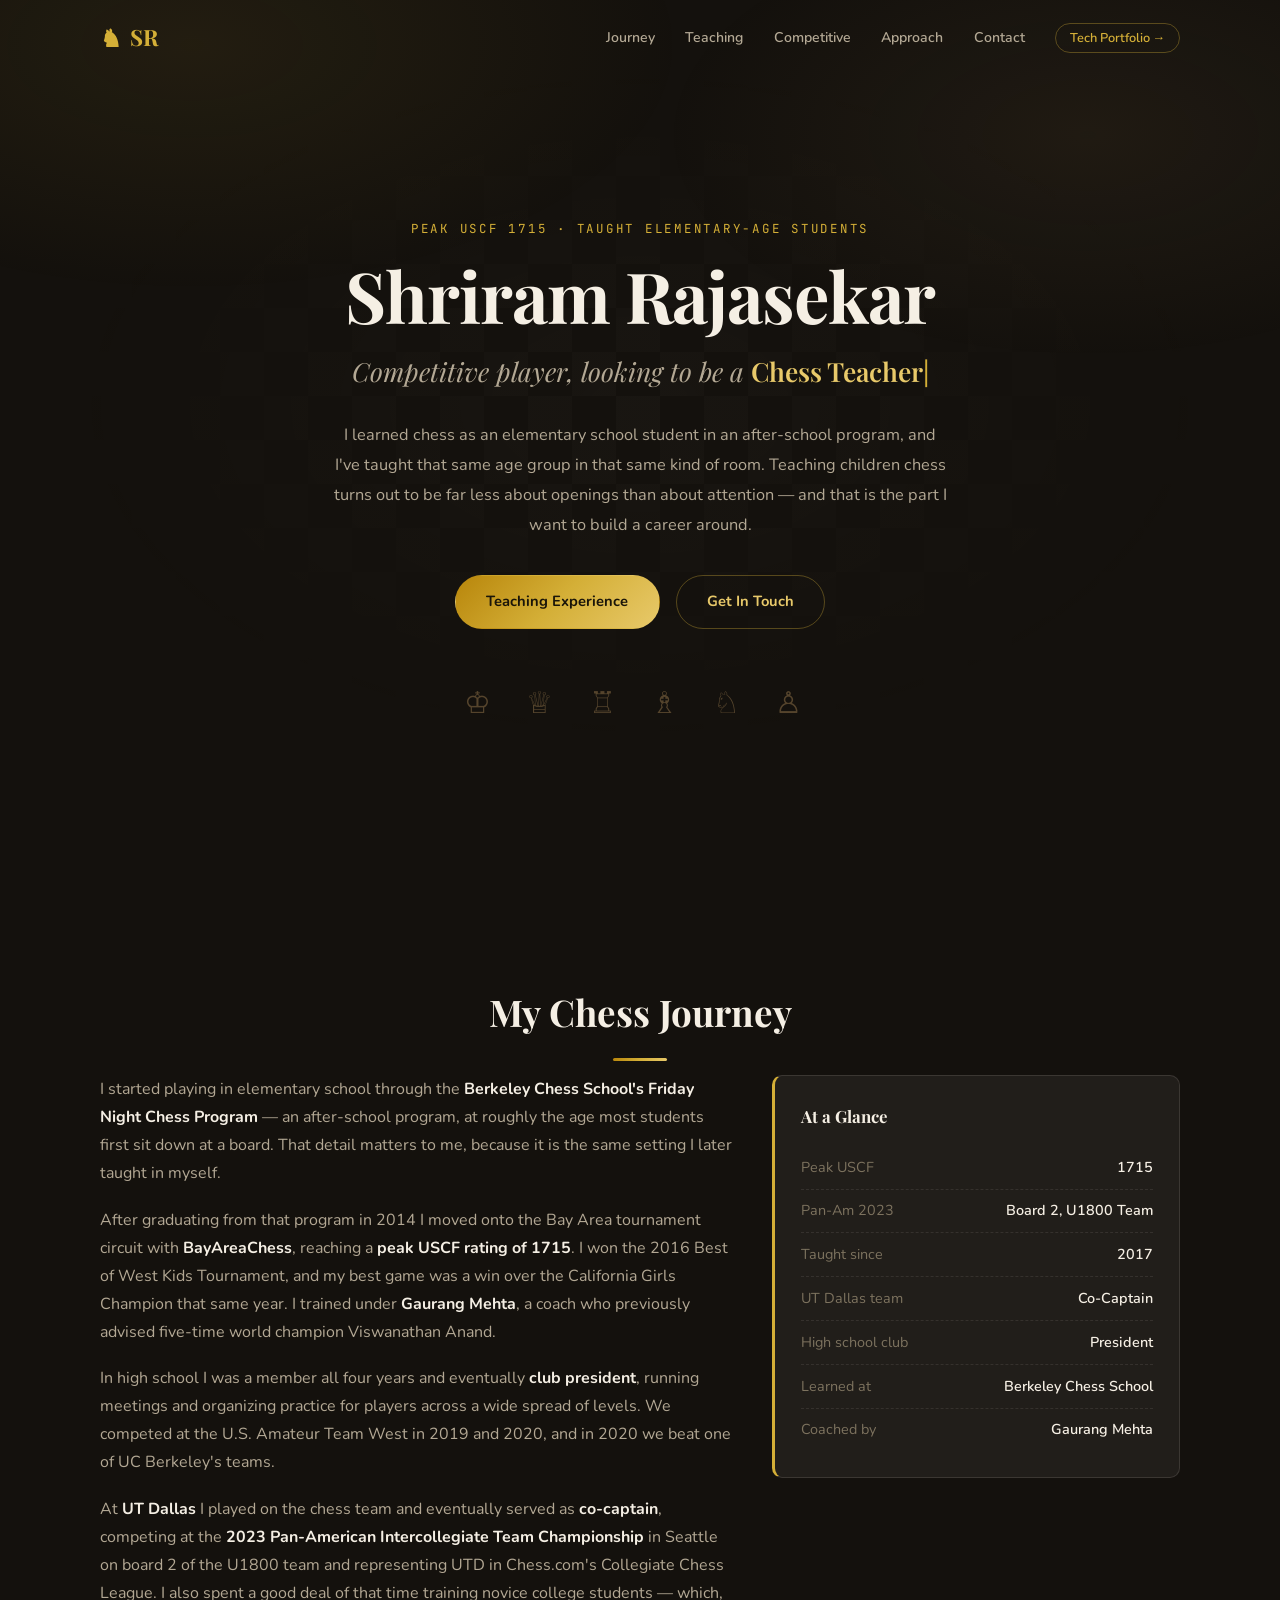
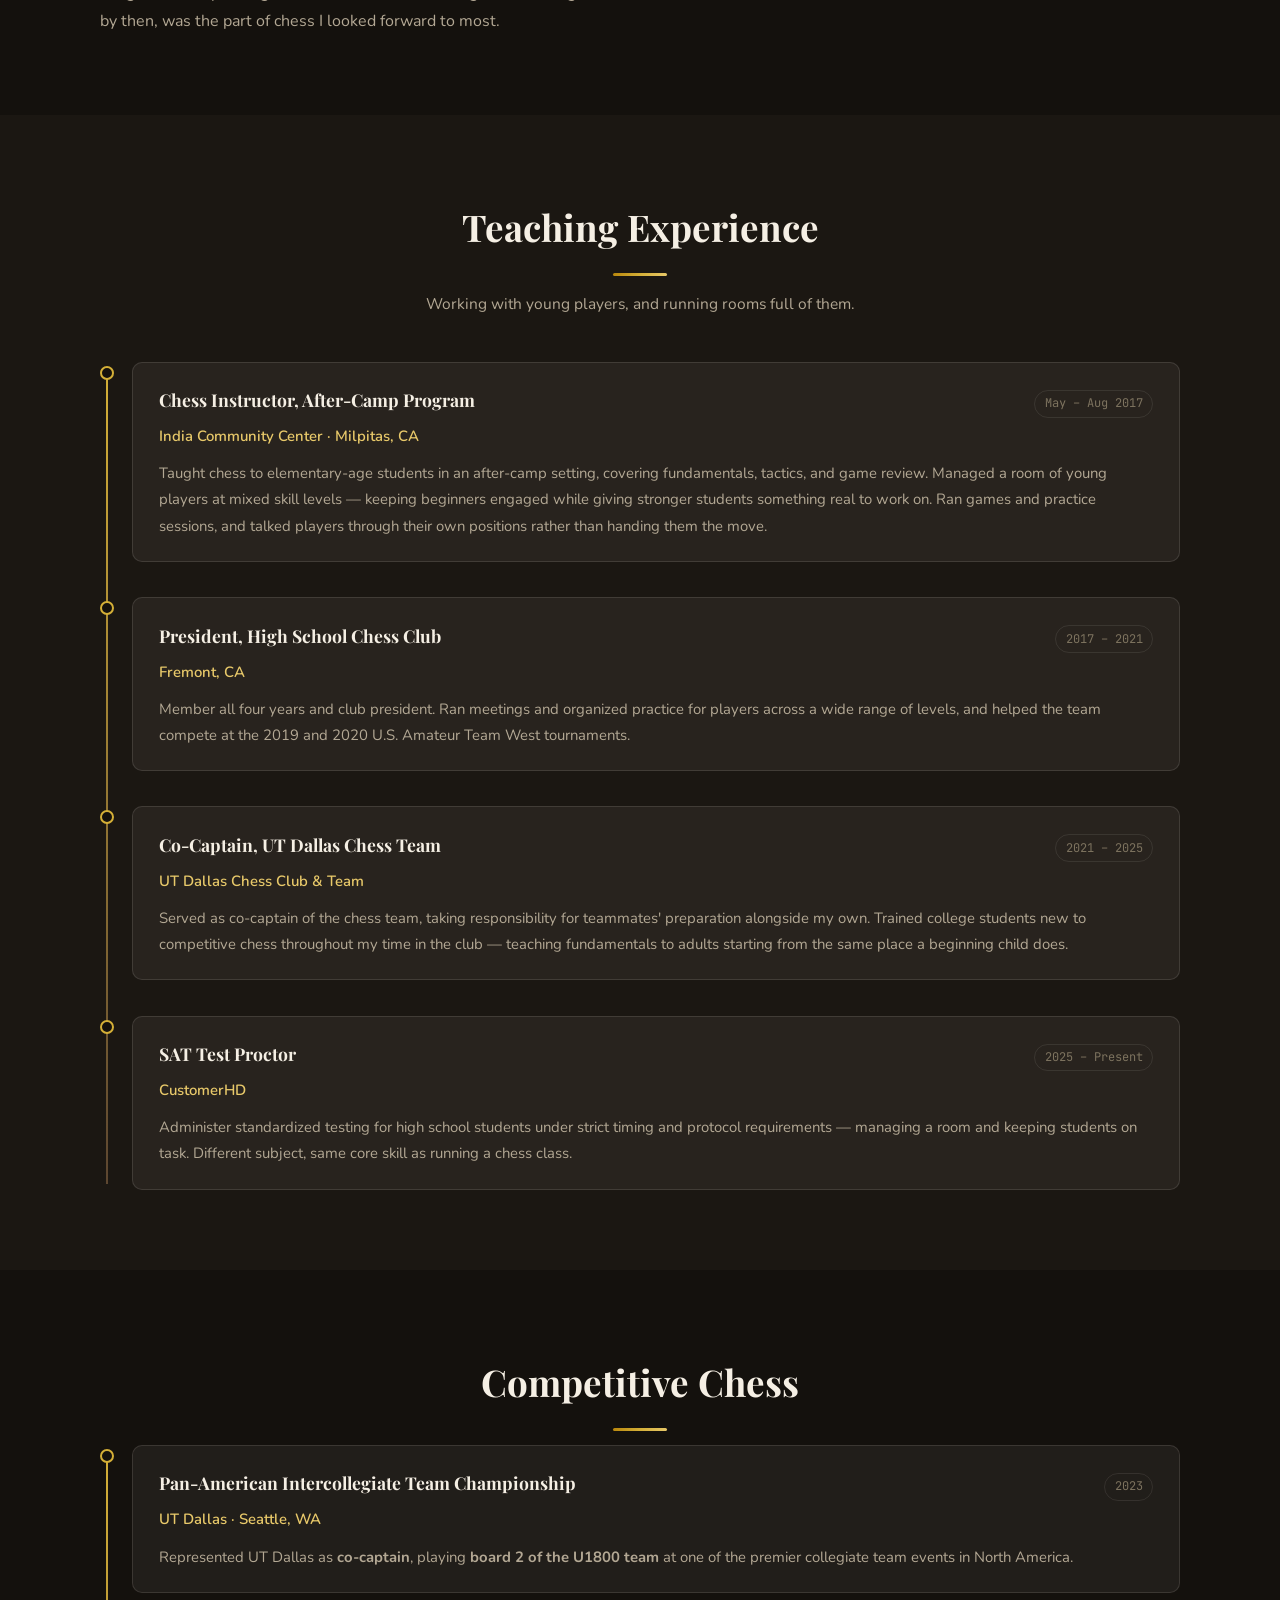
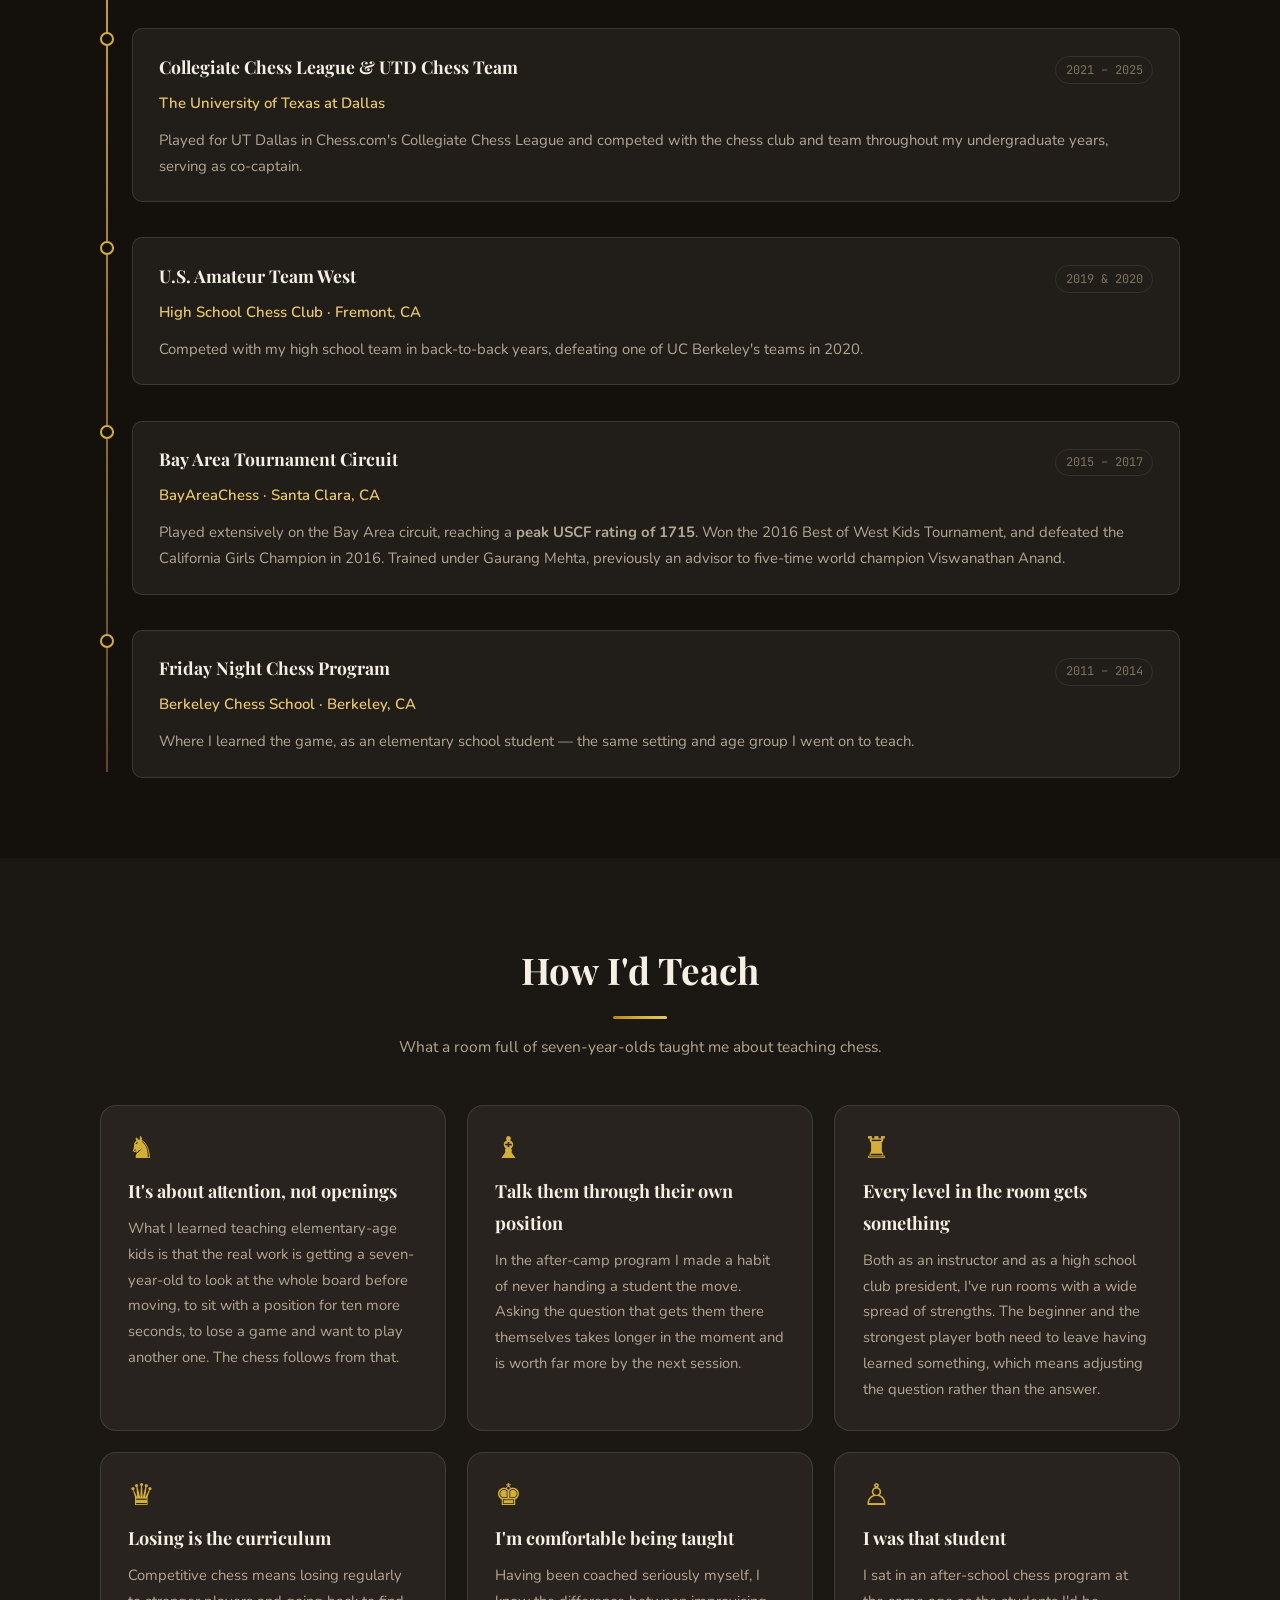
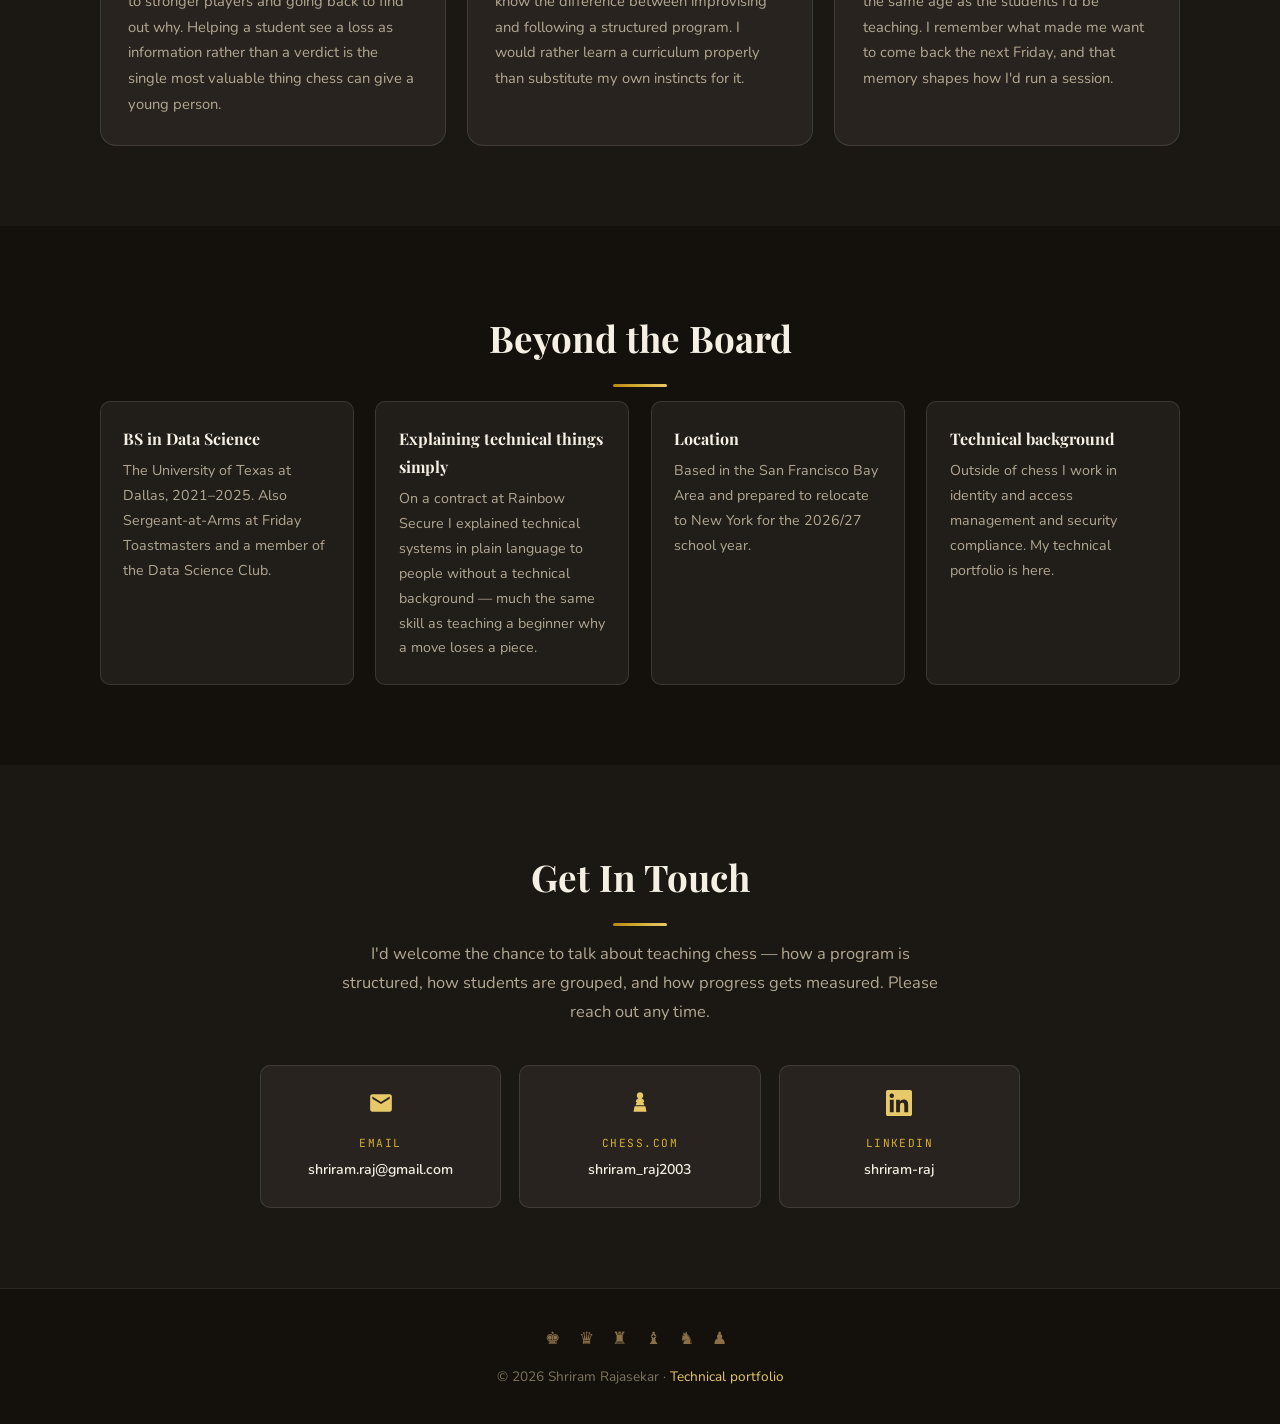
==== commit 7e55430e: "Update site from job search to current role Reflects the move into a current position and retires th" ====
--- a/chess.html
+++ b/chess.html
@@ -262,7 +262,7 @@
 
         <div class="beyond-card">
           <h3>Explaining technical things simply</h3>
-          <p>I currently work in technical sales at Rainbow Secure, explaining technical systems in plain language to people without a technical background &mdash; much the same skill as teaching a beginner why a move loses a piece.</p>
+          <p>On a contract at Rainbow Secure I explained technical systems in plain language to people without a technical background &mdash; much the same skill as teaching a beginner why a move loses a piece.</p>
         </div>
 
         <div class="beyond-card">
@@ -285,7 +285,7 @@
       <h2 class="section-title">Get In Touch</h2>
       <p class="contact-text">I'd welcome the chance to talk about teaching chess &mdash; how a program is structured, how students are grouped, and how progress gets measured. Please reach out any time.</p>
       <div class="contact-links">
-        <a href="mailto:shriram.raj@gmail.com" class="contact-card">
+        <a href="https://mail.google.com/mail/?view=cm&amp;fs=1&amp;to=shriram.raj@gmail.com" target="_blank" rel="noopener noreferrer" class="contact-card">
           <svg viewBox="0 0 24 24" fill="currentColor" width="26" height="26"><path d="M20 4H4c-1.1 0-2 .9-2 2v12c0 1.1.9 2 2 2h16c1.1 0 2-.9 2-2V6c0-1.1-.9-2-2-2zm0 4l-8 5-8-5V6l8 5 8-5v2z"/></svg>
           <span class="contact-label">Email</span>
           <span class="contact-value">shriram.raj@gmail.com</span>
